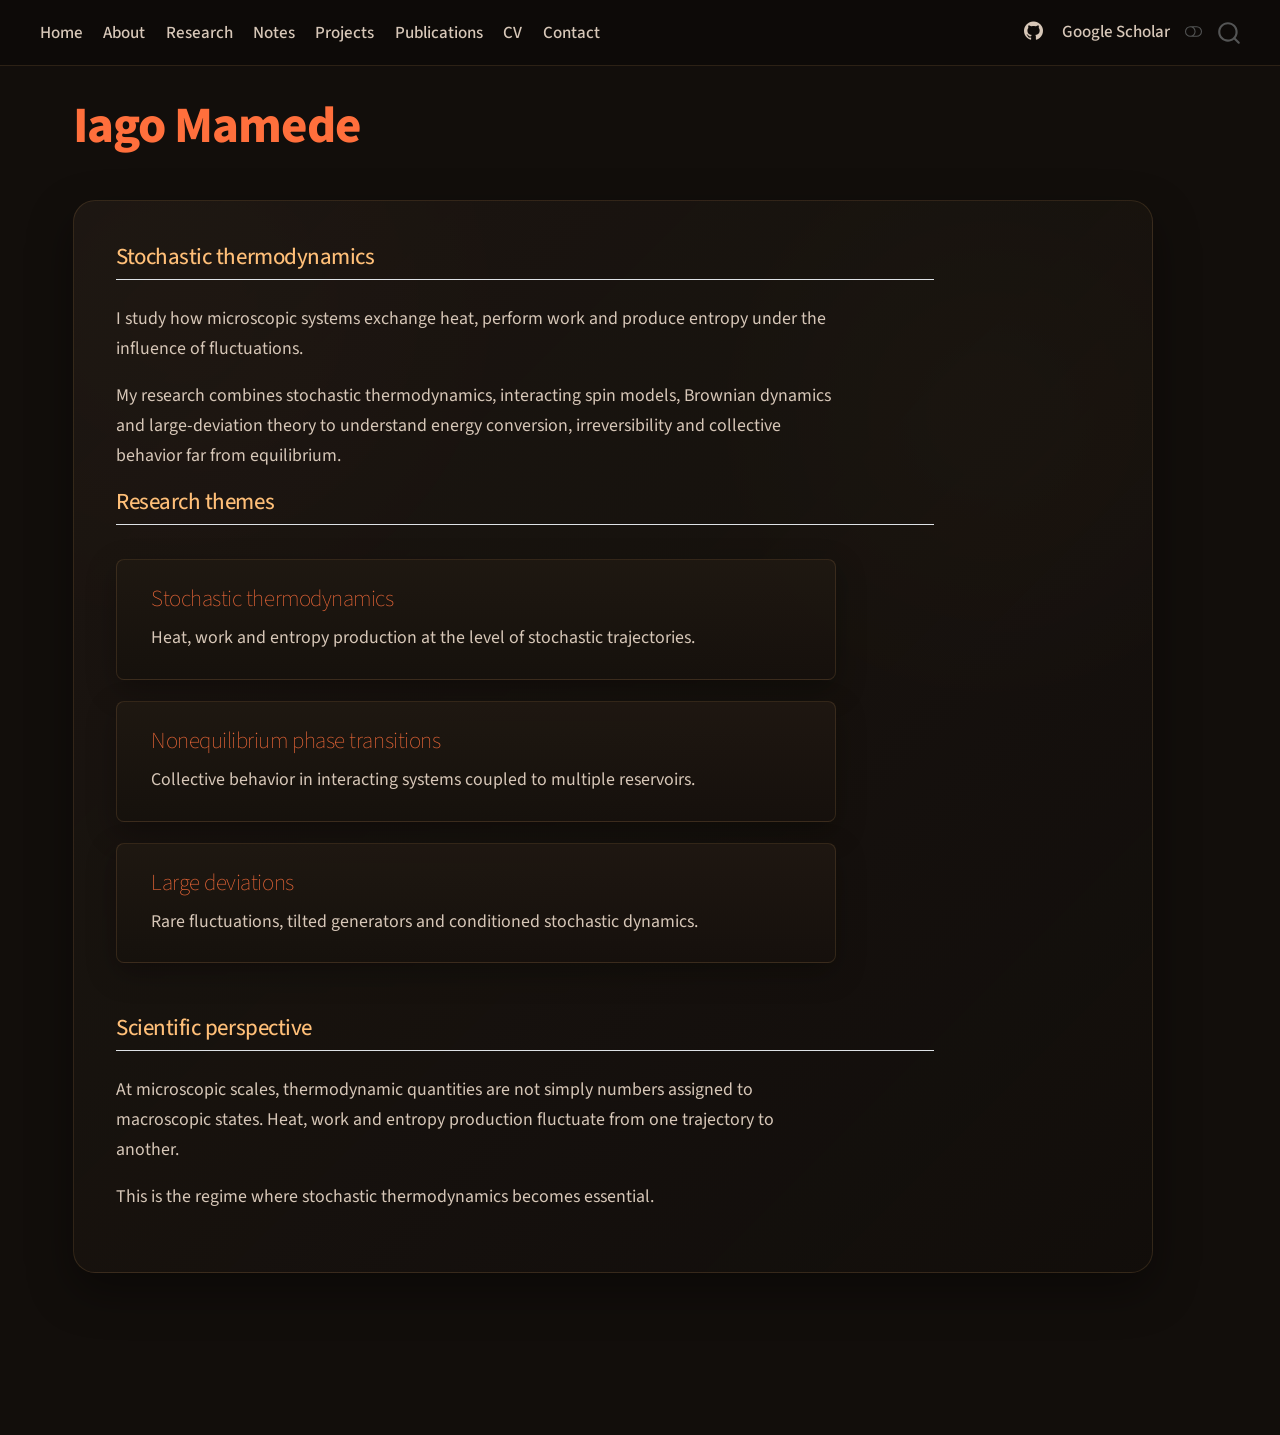
==== docs/index.html @ f9cf9ed0 "Add scientific dark mode style" ====
<!DOCTYPE html>
<html xmlns="http://www.w3.org/1999/xhtml" lang="en" xml:lang="en"><head>

<meta charset="utf-8">
<meta name="generator" content="quarto-1.9.38">

<meta name="viewport" content="width=device-width, initial-scale=1.0, user-scalable=yes">


<title>Iago Mamede</title>
<style>
/* Default styles provided by pandoc.
** See https://pandoc.org/MANUAL.html#variables-for-html for config info.
*/
code{white-space: pre-wrap;}
span.smallcaps{font-variant: small-caps;}
div.columns{display: flex; gap: min(4vw, 1.5em);}
div.column{flex: auto; overflow-x: auto;}
div.hanging-indent{margin-left: 1.5em; text-indent: -1.5em;}
ul.task-list{list-style: none;}
ul.task-list li input[type="checkbox"] {
  width: 0.8em;
  margin: 0 0.8em 0.2em -1em; /* quarto-specific, see https://github.com/quarto-dev/quarto-cli/issues/4556 */ 
  vertical-align: middle;
}
</style>


<script src="site_libs/quarto-nav/quarto-nav.js"></script>
<script src="site_libs/quarto-nav/headroom.min.js"></script>
<script src="site_libs/clipboard/clipboard.min.js"></script>
<script src="site_libs/quarto-search/autocomplete.umd.js"></script>
<script src="site_libs/quarto-search/fuse.min.js"></script>
<script src="site_libs/quarto-search/quarto-search.js"></script>
<meta name="quarto:offset" content="./">
<script src="site_libs/quarto-html/quarto.js" type="module"></script>
<script src="site_libs/quarto-html/tabsets/tabsets.js" type="module"></script>
<script src="site_libs/quarto-html/popper.min.js"></script>
<script src="site_libs/quarto-html/tippy.umd.min.js"></script>
<script src="site_libs/quarto-html/anchor.min.js"></script>
<link href="site_libs/quarto-html/tippy.css" rel="stylesheet">
<link href="site_libs/quarto-html/quarto-syntax-highlighting-15634bcf2e68342d4ad2dfa704d543f6.css" rel="stylesheet" class="quarto-color-scheme" id="quarto-text-highlighting-styles">
<link href="site_libs/quarto-html/quarto-syntax-highlighting-dark-0a6b7249c26820e032cb0bd839ff02b1.css" rel="stylesheet" class="quarto-color-scheme quarto-color-alternate" id="quarto-text-highlighting-styles">
<link href="site_libs/quarto-html/quarto-syntax-highlighting-15634bcf2e68342d4ad2dfa704d543f6.css" rel="stylesheet" class="quarto-color-scheme-extra" id="quarto-text-highlighting-styles">
<script src="site_libs/bootstrap/bootstrap.min.js"></script>
<link href="site_libs/bootstrap/bootstrap-icons.css" rel="stylesheet">
<link href="site_libs/bootstrap/bootstrap-158031087360bce0ff56dc785ce39e06.min.css" rel="stylesheet" append-hash="true" class="quarto-color-scheme" id="quarto-bootstrap" data-mode="light">
<link href="site_libs/bootstrap/bootstrap-dark-5685cd926c25366c96d9f1407e584118.min.css" rel="stylesheet" append-hash="true" class="quarto-color-scheme quarto-color-alternate" id="quarto-bootstrap" data-mode="dark">
<link href="site_libs/bootstrap/bootstrap-158031087360bce0ff56dc785ce39e06.min.css" rel="stylesheet" append-hash="true" class="quarto-color-scheme-extra" id="quarto-bootstrap" data-mode="light">
<script id="quarto-search-options" type="application/json">{
  "location": "navbar",
  "copy-button": false,
  "collapse-after": 3,
  "panel-placement": "end",
  "type": "overlay",
  "limit": 50,
  "keyboard-shortcut": [
    "f",
    "/",
    "s"
  ],
  "show-item-context": false,
  "language": {
    "search-no-results-text": "No results",
    "search-matching-documents-text": "matching documents",
    "search-copy-link-title": "Copy link to search",
    "search-hide-matches-text": "Hide additional matches",
    "search-more-match-text": "more match in this document",
    "search-more-matches-text": "more matches in this document",
    "search-clear-button-title": "Clear",
    "search-text-placeholder": "",
    "search-detached-cancel-button-title": "Cancel",
    "search-submit-button-title": "Submit",
    "search-label": "Search"
  }
}</script>


<link rel="stylesheet" href="styles.css">
</head>

<body class="nav-fixed quarto-light"><script id="quarto-html-before-body" type="application/javascript">
    const toggleBodyColorMode = (bsSheetEl) => {
      const mode = bsSheetEl.getAttribute("data-mode");
      const bodyEl = window.document.querySelector("body");
      if (mode === "dark") {
        bodyEl.classList.add("quarto-dark");
        bodyEl.classList.remove("quarto-light");
      } else {
        bodyEl.classList.add("quarto-light");
        bodyEl.classList.remove("quarto-dark");
      }
    }
    const toggleBodyColorPrimary = () => {
      const bsSheetEl = window.document.querySelector("link#quarto-bootstrap:not([rel=disabled-stylesheet])");
      if (bsSheetEl) {
        toggleBodyColorMode(bsSheetEl);
      }
    }
    const setColorSchemeToggle = (alternate) => {
      const toggles = window.document.querySelectorAll('.quarto-color-scheme-toggle');
      for (let i=0; i < toggles.length; i++) {
        const toggle = toggles[i];
        if (toggle) {
          if (alternate) {
            toggle.classList.add("alternate");
          } else {
            toggle.classList.remove("alternate");
          }
        }
      }
    };
    const toggleColorMode = (alternate) => {
      // Switch the stylesheets
      const primaryStylesheets = window.document.querySelectorAll('link.quarto-color-scheme:not(.quarto-color-alternate)');
      const alternateStylesheets = window.document.querySelectorAll('link.quarto-color-scheme.quarto-color-alternate');
      manageTransitions('#quarto-margin-sidebar .nav-link', false);
      if (alternate) {
        // note: dark is layered on light, we don't disable primary!
        enableStylesheet(alternateStylesheets);
        for (const sheetNode of alternateStylesheets) {
          if (sheetNode.id === "quarto-bootstrap") {
            toggleBodyColorMode(sheetNode);
          }
        }
      } else {
        disableStylesheet(alternateStylesheets);
        enableStylesheet(primaryStylesheets)
        toggleBodyColorPrimary();
      }
      manageTransitions('#quarto-margin-sidebar .nav-link', true);
      // Switch the toggles
      setColorSchemeToggle(alternate)
      // Hack to workaround the fact that safari doesn't
      // properly recolor the scrollbar when toggling (#1455)
      if (navigator.userAgent.indexOf('Safari') > 0 && navigator.userAgent.indexOf('Chrome') == -1) {
        manageTransitions("body", false);
        window.scrollTo(0, 1);
        setTimeout(() => {
          window.scrollTo(0, 0);
          manageTransitions("body", true);
        }, 40);
      }
    }
    const disableStylesheet = (stylesheets) => {
      for (let i=0; i < stylesheets.length; i++) {
        const stylesheet = stylesheets[i];
        stylesheet.rel = 'disabled-stylesheet';
      }
    }
    const enableStylesheet = (stylesheets) => {
      for (let i=0; i < stylesheets.length; i++) {
        const stylesheet = stylesheets[i];
        if(stylesheet.rel !== 'stylesheet') { // for Chrome, which will still FOUC without this check
          stylesheet.rel = 'stylesheet';
        }
      }
    }
    const manageTransitions = (selector, allowTransitions) => {
      const els = window.document.querySelectorAll(selector);
      for (let i=0; i < els.length; i++) {
        const el = els[i];
        if (allowTransitions) {
          el.classList.remove('notransition');
        } else {
          el.classList.add('notransition');
        }
      }
    }
    const isFileUrl = () => {
      return window.location.protocol === 'file:';
    }
    const hasAlternateSentinel = () => {
      let styleSentinel = getColorSchemeSentinel();
      if (styleSentinel !== null) {
        return styleSentinel === "alternate";
      } else {
        return false;
      }
    }
    const setStyleSentinel = (alternate) => {
      const value = alternate ? "alternate" : "default";
      if (!isFileUrl()) {
        window.localStorage.setItem("quarto-color-scheme", value);
      } else {
        localAlternateSentinel = value;
      }
    }
    const getColorSchemeSentinel = () => {
      if (!isFileUrl()) {
        const storageValue = window.localStorage.getItem("quarto-color-scheme");
        return storageValue != null ? storageValue : localAlternateSentinel;
      } else {
        return localAlternateSentinel;
      }
    }
    const toggleGiscusIfUsed = (isAlternate, darkModeDefault) => {
      const baseTheme = document.querySelector('#giscus-base-theme')?.value ?? 'light';
      const alternateTheme = document.querySelector('#giscus-alt-theme')?.value ?? 'dark';
      let newTheme = '';
      if(authorPrefersDark) {
        newTheme = isAlternate ? baseTheme : alternateTheme;
      } else {
        newTheme = isAlternate ? alternateTheme : baseTheme;
      }
      const changeGiscusTheme = () => {
        // From: https://github.com/giscus/giscus/issues/336
        const sendMessage = (message) => {
          const iframe = document.querySelector('iframe.giscus-frame');
          if (!iframe) return;
          iframe.contentWindow.postMessage({ giscus: message }, 'https://giscus.app');
        }
        sendMessage({
          setConfig: {
            theme: newTheme
          }
        });
      }
      const isGiscussLoaded = window.document.querySelector('iframe.giscus-frame') !== null;
      if (isGiscussLoaded) {
        changeGiscusTheme();
      }
    };
    const authorPrefersDark = false;
    const darkModeDefault = authorPrefersDark;
      document.querySelector('link#quarto-text-highlighting-styles.quarto-color-scheme-extra').rel = 'disabled-stylesheet';
      document.querySelector('link#quarto-bootstrap.quarto-color-scheme-extra').rel = 'disabled-stylesheet';
    let localAlternateSentinel = darkModeDefault ? 'alternate' : 'default';
    // Dark / light mode switch
    window.quartoToggleColorScheme = () => {
      // Read the current dark / light value
      let toAlternate = !hasAlternateSentinel();
      toggleColorMode(toAlternate);
      setStyleSentinel(toAlternate);
      toggleGiscusIfUsed(toAlternate, darkModeDefault);
      window.dispatchEvent(new Event('resize'));
    };
    // Switch to dark mode if need be
    if (hasAlternateSentinel()) {
      toggleColorMode(true);
    } else {
      toggleColorMode(false);
    }
  </script>

<div id="quarto-search-results"></div>
  <header id="quarto-header" class="headroom fixed-top">
    <nav class="navbar navbar-expand-lg " data-bs-theme="dark">
      <div class="navbar-container container-fluid">
            <div id="quarto-search" class="" title="Search"></div>
          <button class="navbar-toggler" type="button" data-bs-toggle="collapse" data-bs-target="#navbarCollapse" aria-controls="navbarCollapse" role="menu" aria-expanded="false" aria-label="Toggle navigation" onclick="if (window.quartoToggleHeadroom) { window.quartoToggleHeadroom(); }">
  <span class="navbar-toggler-icon"></span>
</button>
          <div class="collapse navbar-collapse" id="navbarCollapse">
            <ul class="navbar-nav navbar-nav-scroll me-auto">
  <li class="nav-item">
    <a class="nav-link active" href="./index.html" aria-current="page"> 
<span class="menu-text">Home</span></a>
  </li>  
  <li class="nav-item">
    <a class="nav-link" href="./about.html"> 
<span class="menu-text">About</span></a>
  </li>  
  <li class="nav-item">
    <a class="nav-link" href="./research.html"> 
<span class="menu-text">Research</span></a>
  </li>  
  <li class="nav-item">
    <a class="nav-link" href="./notes.html"> 
<span class="menu-text">Notes</span></a>
  </li>  
  <li class="nav-item">
    <a class="nav-link" href="./projects.html"> 
<span class="menu-text">Projects</span></a>
  </li>  
  <li class="nav-item">
    <a class="nav-link" href="./publications.html"> 
<span class="menu-text">Publications</span></a>
  </li>  
  <li class="nav-item">
    <a class="nav-link" href="./cv.html"> 
<span class="menu-text">CV</span></a>
  </li>  
  <li class="nav-item">
    <a class="nav-link" href="./contact.html"> 
<span class="menu-text">Contact</span></a>
  </li>  
</ul>
            <ul class="navbar-nav navbar-nav-scroll ms-auto">
  <li class="nav-item compact">
    <a class="nav-link" href="https://github.com/iagomamede"> <i class="bi bi-github" role="img">
</i> 
<span class="menu-text"></span></a>
  </li>  
  <li class="nav-item">
    <a class="nav-link" href="https://scholar.google.com/citations?user=IzlSrFEAAAAJ&amp;hl=en"> 
<span class="menu-text">Google Scholar</span></a>
  </li>  
</ul>
          </div> <!-- /navcollapse -->
            <div class="quarto-navbar-tools">
  <a href="" class="quarto-color-scheme-toggle quarto-navigation-tool  px-1" onclick="window.quartoToggleColorScheme(); return false;" title="Toggle dark mode"><i class="bi"></i></a>
</div>
      </div> <!-- /container-fluid -->
    </nav>
</header>
<!-- content -->
<div id="quarto-content" class="quarto-container page-columns page-rows-contents page-layout-full page-navbar">
<!-- sidebar -->
<!-- margin-sidebar -->
    
<!-- main -->
<main class="content column-page" id="quarto-document-content">


<header id="title-block-header" class="quarto-title-block default">
<div class="quarto-title">
<h1 class="title">Iago Mamede</h1>
</div>



<div class="quarto-title-meta column-page">

    
  
    
  </div>
  


</header>


<div class="hero">
<div class="hero-text">
<section id="stochastic-thermodynamics" class="level2">
<h2 class="anchored" data-anchor-id="stochastic-thermodynamics">Stochastic thermodynamics</h2>
<p>I study how microscopic systems exchange heat, perform work and produce entropy under the influence of fluctuations.</p>
<p>My research combines stochastic thermodynamics, interacting spin models, Brownian dynamics and large-deviation theory to understand energy conversion, irreversibility and collective behavior far from equilibrium.</p>
</section>
<section id="research-themes" class="level2">
<h2 class="anchored" data-anchor-id="research-themes">Research themes</h2>
<div class="grid">
<section id="stochastic-thermodynamics-1" class="level3 card">
<h3 class="anchored" data-anchor-id="stochastic-thermodynamics-1">Stochastic thermodynamics</h3>
<p>Heat, work and entropy production at the level of stochastic trajectories.</p>
</section>
<section id="nonequilibrium-phase-transitions" class="level3 card">
<h3 class="anchored" data-anchor-id="nonequilibrium-phase-transitions">Nonequilibrium phase transitions</h3>
<p>Collective behavior in interacting systems coupled to multiple reservoirs.</p>
</section>
<section id="large-deviations" class="level3 card">
<h3 class="anchored" data-anchor-id="large-deviations">Large deviations</h3>
<p>Rare fluctuations, tilted generators and conditioned stochastic dynamics.</p>
</section>
</div>
</section>
<section id="scientific-perspective" class="level2">
<h2 class="anchored" data-anchor-id="scientific-perspective">Scientific perspective</h2>
<p>At microscopic scales, thermodynamic quantities are not simply numbers assigned to macroscopic states. Heat, work and entropy production fluctuate from one trajectory to another.</p>
<p>This is the regime where stochastic thermodynamics becomes essential.</p>


</section>
</div>
</div>

</main> <!-- /main -->
<script id="quarto-html-after-body" type="application/javascript">
  window.document.addEventListener("DOMContentLoaded", function (event) {
    // Ensure there is a toggle, if there isn't float one in the top right
    if (window.document.querySelector('.quarto-color-scheme-toggle') === null) {
      const a = window.document.createElement('a');
      a.classList.add('top-right');
      a.classList.add('quarto-color-scheme-toggle');
      a.href = "";
      a.onclick = function() { try { window.quartoToggleColorScheme(); } catch {} return false; };
      const i = window.document.createElement("i");
      i.classList.add('bi');
      a.appendChild(i);
      window.document.body.appendChild(a);
    }
    setColorSchemeToggle(hasAlternateSentinel())
    const icon = "";
    const anchorJS = new window.AnchorJS();
    anchorJS.options = {
      placement: 'right',
      icon: icon
    };
    anchorJS.add('.anchored');
    const isCodeAnnotation = (el) => {
      for (const clz of el.classList) {
        if (clz.startsWith('code-annotation-')) {                     
          return true;
        }
      }
      return false;
    }
    const onCopySuccess = function(e) {
      // button target
      const button = e.trigger;
      // don't keep focus
      button.blur();
      // flash "checked"
      button.classList.add('code-copy-button-checked');
      var currentTitle = button.getAttribute("title");
      button.setAttribute("title", "Copied!");
      let tooltip;
      if (window.bootstrap) {
        button.setAttribute("data-bs-toggle", "tooltip");
        button.setAttribute("data-bs-placement", "left");
        button.setAttribute("data-bs-title", "Copied!");
        tooltip = new bootstrap.Tooltip(button, 
          { trigger: "manual", 
            customClass: "code-copy-button-tooltip",
            offset: [0, -8]});
        tooltip.show();    
      }
      setTimeout(function() {
        if (tooltip) {
          tooltip.hide();
          button.removeAttribute("data-bs-title");
          button.removeAttribute("data-bs-toggle");
          button.removeAttribute("data-bs-placement");
        }
        button.setAttribute("title", currentTitle);
        button.classList.remove('code-copy-button-checked');
      }, 1000);
      // clear code selection
      e.clearSelection();
    }
    const getTextToCopy = function(trigger) {
      const outerScaffold = trigger.parentElement.cloneNode(true);
      const codeEl = outerScaffold.querySelector('code');
      for (const childEl of codeEl.children) {
        if (isCodeAnnotation(childEl)) {
          childEl.remove();
        }
      }
      return codeEl.innerText;
    }
    const clipboard = new window.ClipboardJS('.code-copy-button:not([data-in-quarto-modal])', {
      text: getTextToCopy
    });
    clipboard.on('success', onCopySuccess);
    if (window.document.getElementById('quarto-embedded-source-code-modal')) {
      const clipboardModal = new window.ClipboardJS('.code-copy-button[data-in-quarto-modal]', {
        text: getTextToCopy,
        container: window.document.getElementById('quarto-embedded-source-code-modal')
      });
      clipboardModal.on('success', onCopySuccess);
    }
      var localhostRegex = new RegExp(/^(?:http|https):\/\/localhost\:?[0-9]*\//);
      var mailtoRegex = new RegExp(/^mailto:/);
        var filterRegex = new RegExp('/' + window.location.host + '/');
      var isInternal = (href) => {
          return filterRegex.test(href) || localhostRegex.test(href) || mailtoRegex.test(href);
      }
      // Inspect non-navigation links and adorn them if external
     var links = window.document.querySelectorAll('a[href]:not(.nav-link):not(.navbar-brand):not(.toc-action):not(.sidebar-link):not(.sidebar-item-toggle):not(.pagination-link):not(.no-external):not([aria-hidden]):not(.dropdown-item):not(.quarto-navigation-tool):not(.about-link)');
      for (var i=0; i<links.length; i++) {
        const link = links[i];
        if (!isInternal(link.href)) {
          // undo the damage that might have been done by quarto-nav.js in the case of
          // links that we want to consider external
          if (link.dataset.originalHref !== undefined) {
            link.href = link.dataset.originalHref;
          }
        }
      }
    function tippyHover(el, contentFn, onTriggerFn, onUntriggerFn) {
      const config = {
        allowHTML: true,
        maxWidth: 500,
        delay: 100,
        arrow: false,
        appendTo: function(el) {
            return el.parentElement;
        },
        interactive: true,
        interactiveBorder: 10,
        theme: 'quarto',
        placement: 'bottom-start',
      };
      if (contentFn) {
        config.content = contentFn;
      }
      if (onTriggerFn) {
        config.onTrigger = onTriggerFn;
      }
      if (onUntriggerFn) {
        config.onUntrigger = onUntriggerFn;
      }
      window.tippy(el, config); 
    }
    const noterefs = window.document.querySelectorAll('a[role="doc-noteref"]');
    for (var i=0; i<noterefs.length; i++) {
      const ref = noterefs[i];
      tippyHover(ref, function() {
        // use id or data attribute instead here
        let href = ref.getAttribute('data-footnote-href') || ref.getAttribute('href');
        try { href = new URL(href).hash; } catch {}
        const id = href.replace(/^#\/?/, "");
        const note = window.document.getElementById(id);
        if (note) {
          return note.innerHTML;
        } else {
          return "";
        }
      });
    }
    const xrefs = window.document.querySelectorAll('a.quarto-xref');
    const processXRef = (id, note) => {
      // Strip column container classes
      const stripColumnClz = (el) => {
        el.classList.remove("page-full", "page-columns");
        if (el.children) {
          for (const child of el.children) {
            stripColumnClz(child);
          }
        }
      }
      stripColumnClz(note)
      if (id === null || id.startsWith('sec-')) {
        // Special case sections, only their first couple elements
        const container = document.createElement("div");
        if (note.children && note.children.length > 2) {
          container.appendChild(note.children[0].cloneNode(true));
          for (let i = 1; i < note.children.length; i++) {
            const child = note.children[i];
            if (child.tagName === "P" && child.innerText === "") {
              continue;
            } else {
              container.appendChild(child.cloneNode(true));
              break;
            }
          }
          if (window.Quarto?.typesetMath) {
            window.Quarto.typesetMath(container);
          }
          return container.innerHTML
        } else {
          if (window.Quarto?.typesetMath) {
            window.Quarto.typesetMath(note);
          }
          return note.innerHTML;
        }
      } else {
        // Remove any anchor links if they are present
        const anchorLink = note.querySelector('a.anchorjs-link');
        if (anchorLink) {
          anchorLink.remove();
        }
        if (window.Quarto?.typesetMath) {
          window.Quarto.typesetMath(note);
        }
        if (note.classList.contains("callout")) {
          return note.outerHTML;
        } else {
          return note.innerHTML;
        }
      }
    }
    for (var i=0; i<xrefs.length; i++) {
      const xref = xrefs[i];
      tippyHover(xref, undefined, function(instance) {
        instance.disable();
        let url = xref.getAttribute('href');
        let hash = undefined; 
        if (url.startsWith('#')) {
          hash = url;
        } else {
          try { hash = new URL(url).hash; } catch {}
        }
        if (hash) {
          const id = hash.replace(/^#\/?/, "");
          const note = window.document.getElementById(id);
          if (note !== null) {
            try {
              const html = processXRef(id, note.cloneNode(true));
              instance.setContent(html);
            } finally {
              instance.enable();
              instance.show();
            }
          } else {
            // See if we can fetch this
            fetch(url.split('#')[0])
            .then(res => res.text())
            .then(html => {
              const parser = new DOMParser();
              const htmlDoc = parser.parseFromString(html, "text/html");
              const note = htmlDoc.getElementById(id);
              if (note !== null) {
                const html = processXRef(id, note);
                instance.setContent(html);
              } 
            }).finally(() => {
              instance.enable();
              instance.show();
            });
          }
        } else {
          // See if we can fetch a full url (with no hash to target)
          // This is a special case and we should probably do some content thinning / targeting
          fetch(url)
          .then(res => res.text())
          .then(html => {
            const parser = new DOMParser();
            const htmlDoc = parser.parseFromString(html, "text/html");
            const note = htmlDoc.querySelector('main.content');
            if (note !== null) {
              // This should only happen for chapter cross references
              // (since there is no id in the URL)
              // remove the first header
              if (note.children.length > 0 && note.children[0].tagName === "HEADER") {
                note.children[0].remove();
              }
              const html = processXRef(null, note);
              instance.setContent(html);
            } 
          }).finally(() => {
            instance.enable();
            instance.show();
          });
        }
      }, function(instance) {
      });
    }
        let selectedAnnoteEl;
        const selectorForAnnotation = ( cell, annotation) => {
          let cellAttr = 'data-code-cell="' + cell + '"';
          let lineAttr = 'data-code-annotation="' +  annotation + '"';
          const selector = 'span[' + cellAttr + '][' + lineAttr + ']';
          return selector;
        }
        const selectCodeLines = (annoteEl) => {
          const doc = window.document;
          const targetCell = annoteEl.getAttribute("data-target-cell");
          const targetAnnotation = annoteEl.getAttribute("data-target-annotation");
          const annoteSpan = window.document.querySelector(selectorForAnnotation(targetCell, targetAnnotation));
          const lines = annoteSpan.getAttribute("data-code-lines").split(",");
          const lineIds = lines.map((line) => {
            return targetCell + "-" + line;
          })
          let top = null;
          let height = null;
          let parent = null;
          if (lineIds.length > 0) {
              //compute the position of the single el (top and bottom and make a div)
              const el = window.document.getElementById(lineIds[0]);
              top = el.offsetTop;
              height = el.offsetHeight;
              parent = el.parentElement.parentElement;
            if (lineIds.length > 1) {
              const lastEl = window.document.getElementById(lineIds[lineIds.length - 1]);
              const bottom = lastEl.offsetTop + lastEl.offsetHeight;
              height = bottom - top;
            }
            if (top !== null && height !== null && parent !== null) {
              // cook up a div (if necessary) and position it 
              let div = window.document.getElementById("code-annotation-line-highlight");
              if (div === null) {
                div = window.document.createElement("div");
                div.setAttribute("id", "code-annotation-line-highlight");
                div.style.position = 'absolute';
                parent.appendChild(div);
              }
              div.style.top = top - 2 + "px";
              div.style.height = height + 4 + "px";
              div.style.left = 0;
              let gutterDiv = window.document.getElementById("code-annotation-line-highlight-gutter");
              if (gutterDiv === null) {
                gutterDiv = window.document.createElement("div");
                gutterDiv.setAttribute("id", "code-annotation-line-highlight-gutter");
                gutterDiv.style.position = 'absolute';
                const codeCell = window.document.getElementById(targetCell);
                const gutter = codeCell.querySelector('.code-annotation-gutter');
                gutter.appendChild(gutterDiv);
              }
              gutterDiv.style.top = top - 2 + "px";
              gutterDiv.style.height = height + 4 + "px";
            }
            selectedAnnoteEl = annoteEl;
          }
        };
        const unselectCodeLines = () => {
          const elementsIds = ["code-annotation-line-highlight", "code-annotation-line-highlight-gutter"];
          elementsIds.forEach((elId) => {
            const div = window.document.getElementById(elId);
            if (div) {
              div.remove();
            }
          });
          selectedAnnoteEl = undefined;
        };
          // Handle positioning of the toggle
      window.addEventListener(
        "resize",
        throttle(() => {
          elRect = undefined;
          if (selectedAnnoteEl) {
            selectCodeLines(selectedAnnoteEl);
          }
        }, 10)
      );
      function throttle(fn, ms) {
      let throttle = false;
      let timer;
        return (...args) => {
          if(!throttle) { // first call gets through
              fn.apply(this, args);
              throttle = true;
          } else { // all the others get throttled
              if(timer) clearTimeout(timer); // cancel #2
              timer = setTimeout(() => {
                fn.apply(this, args);
                timer = throttle = false;
              }, ms);
          }
        };
      }
        // Attach click handler to the DT
        const annoteDls = window.document.querySelectorAll('dt[data-target-cell]');
        for (const annoteDlNode of annoteDls) {
          annoteDlNode.addEventListener('click', (event) => {
            const clickedEl = event.target;
            if (clickedEl !== selectedAnnoteEl) {
              unselectCodeLines();
              const activeEl = window.document.querySelector('dt[data-target-cell].code-annotation-active');
              if (activeEl) {
                activeEl.classList.remove('code-annotation-active');
              }
              selectCodeLines(clickedEl);
              clickedEl.classList.add('code-annotation-active');
            } else {
              // Unselect the line
              unselectCodeLines();
              clickedEl.classList.remove('code-annotation-active');
            }
          });
        }
    const findCites = (el) => {
      const parentEl = el.parentElement;
      if (parentEl) {
        const cites = parentEl.dataset.cites;
        if (cites) {
          return {
            el,
            cites: cites.split(' ')
          };
        } else {
          return findCites(el.parentElement)
        }
      } else {
        return undefined;
      }
    };
    var bibliorefs = window.document.querySelectorAll('a[role="doc-biblioref"]');
    for (var i=0; i<bibliorefs.length; i++) {
      const ref = bibliorefs[i];
      const citeInfo = findCites(ref);
      if (citeInfo) {
        tippyHover(citeInfo.el, function() {
          var popup = window.document.createElement('div');
          citeInfo.cites.forEach(function(cite) {
            var citeDiv = window.document.createElement('div');
            citeDiv.classList.add('hanging-indent');
            citeDiv.classList.add('csl-entry');
            var biblioDiv = window.document.getElementById('ref-' + cite);
            if (biblioDiv) {
              citeDiv.innerHTML = biblioDiv.innerHTML;
            }
            popup.appendChild(citeDiv);
          });
          return popup.innerHTML;
        });
      }
    }
  });
  </script>
</div> <!-- /content -->




</body></html>
---- docs/site_libs/quarto-html/tippy.css ----
.tippy-box[data-animation=fade][data-state=hidden]{opacity:0}[data-tippy-root]{max-width:calc(100vw - 10px)}.tippy-box{position:relative;background-color:#333;color:#fff;border-radius:4px;font-size:14px;line-height:1.4;white-space:normal;outline:0;transition-property:transform,visibility,opacity}.tippy-box[data-placement^=top]>.tippy-arrow{bottom:0}.tippy-box[data-placement^=top]>.tippy-arrow:before{bottom:-7px;left:0;border-width:8px 8px 0;border-top-color:initial;transform-origin:center top}.tippy-box[data-placement^=bottom]>.tippy-arrow{top:0}.tippy-box[data-placement^=bottom]>.tippy-arrow:before{top:-7px;left:0;border-width:0 8px 8px;border-bottom-color:initial;transform-origin:center bottom}.tippy-box[data-placement^=left]>.tippy-arrow{right:0}.tippy-box[data-placement^=left]>.tippy-arrow:before{border-width:8px 0 8px 8px;border-left-color:initial;right:-7px;transform-origin:center left}.tippy-box[data-placement^=right]>.tippy-arrow{left:0}.tippy-box[data-placement^=right]>.tippy-arrow:before{left:-7px;border-width:8px 8px 8px 0;border-right-color:initial;transform-origin:center right}.tippy-box[data-inertia][data-state=visible]{transition-timing-function:cubic-bezier(.54,1.5,.38,1.11)}.tippy-arrow{width:16px;height:16px;color:#333}.tippy-arrow:before{content:"";position:absolute;border-color:transparent;border-style:solid}.tippy-content{position:relative;padding:5px 9px;z-index:1}
---- docs/site_libs/quarto-html/quarto-syntax-highlighting-15634bcf2e68342d4ad2dfa704d543f6.css ----
/* quarto syntax highlight colors */
:root {
  --quarto-hl-ot-color: #003B4F;
  --quarto-hl-at-color: #657422;
  --quarto-hl-ss-color: #20794D;
  --quarto-hl-an-color: #5E5E5E;
  --quarto-hl-fu-color: #4758AB;
  --quarto-hl-st-color: #20794D;
  --quarto-hl-cf-color: #003B4F;
  --quarto-hl-op-color: #5E5E5E;
  --quarto-hl-er-color: #AD0000;
  --quarto-hl-bn-color: #AD0000;
  --quarto-hl-al-color: #AD0000;
  --quarto-hl-va-color: #111111;
  --quarto-hl-bu-color: inherit;
  --quarto-hl-ex-color: inherit;
  --quarto-hl-pp-color: #AD0000;
  --quarto-hl-in-color: #5E5E5E;
  --quarto-hl-vs-color: #20794D;
  --quarto-hl-wa-color: #5E5E5E;
  --quarto-hl-do-color: #5E5E5E;
  --quarto-hl-im-color: #00769E;
  --quarto-hl-ch-color: #20794D;
  --quarto-hl-dt-color: #AD0000;
  --quarto-hl-fl-color: #AD0000;
  --quarto-hl-co-color: #5E5E5E;
  --quarto-hl-cv-color: #5E5E5E;
  --quarto-hl-cn-color: #8f5902;
  --quarto-hl-sc-color: #5E5E5E;
  --quarto-hl-dv-color: #AD0000;
  --quarto-hl-kw-color: #003B4F;
}

/* other quarto variables */
:root {
  --quarto-font-monospace: SFMono-Regular, Menlo, Monaco, Consolas, "Liberation Mono", "Courier New", monospace;
}

/* syntax highlight based on Pandoc's rules */
pre > code.sourceCode > span {
  color: #003B4F;
}

code.sourceCode > span {
  color: #003B4F;
}

div.sourceCode,
div.sourceCode pre.sourceCode {
  color: #003B4F;
}

/* Normal */
code span {
  color: #003B4F;
}

/* Alert */
code span.al {
  color: #AD0000;
  font-style: inherit;
}

/* Annotation */
code span.an {
  color: #5E5E5E;
  font-style: inherit;
}

/* Attribute */
code span.at {
  color: #657422;
  font-style: inherit;
}

/* BaseN */
code span.bn {
  color: #AD0000;
  font-style: inherit;
}

/* BuiltIn */
code span.bu {
  font-style: inherit;
}

/* ControlFlow */
code span.cf {
  color: #003B4F;
  font-weight: bold;
  font-style: inherit;
}

/* Char */
code span.ch {
  color: #20794D;
  font-style: inherit;
}

/* Constant */
code span.cn {
  color: #8f5902;
  font-style: inherit;
}

/* Comment */
code span.co {
  color: #5E5E5E;
  font-style: inherit;
}

/* CommentVar */
code span.cv {
  color: #5E5E5E;
  font-style: italic;
}

/* Documentation */
code span.do {
  color: #5E5E5E;
  font-style: italic;
}

/* DataType */
code span.dt {
  color: #AD0000;
  font-style: inherit;
}

/* DecVal */
code span.dv {
  color: #AD0000;
  font-style: inherit;
}

/* Error */
code span.er {
  color: #AD0000;
  font-style: inherit;
}

/* Extension */
code span.ex {
  font-style: inherit;
}

/* Float */
code span.fl {
  color: #AD0000;
  font-style: inherit;
}

/* Function */
code span.fu {
  color: #4758AB;
  font-style: inherit;
}

/* Import */
code span.im {
  color: #00769E;
  font-style: inherit;
}

/* Information */
code span.in {
  color: #5E5E5E;
  font-style: inherit;
}

/* Keyword */
code span.kw {
  color: #003B4F;
  font-weight: bold;
  font-style: inherit;
}

/* Operator */
code span.op {
  color: #5E5E5E;
  font-style: inherit;
}

/* Other */
code span.ot {
  color: #003B4F;
  font-style: inherit;
}

/* Preprocessor */
code span.pp {
  color: #AD0000;
  font-style: inherit;
}

/* SpecialChar */
code span.sc {
  color: #5E5E5E;
  font-style: inherit;
}

/* SpecialString */
code span.ss {
  color: #20794D;
  font-style: inherit;
}

/* String */
code span.st {
  color: #20794D;
  font-style: inherit;
}

/* Variable */
code span.va {
  color: #111111;
  font-style: inherit;
}

/* VerbatimString */
code span.vs {
  color: #20794D;
  font-style: inherit;
}

/* Warning */
code span.wa {
  color: #5E5E5E;
  font-style: italic;
}

.prevent-inlining {
  content: "</";
}

/*# sourceMappingURL=f23921c56f73e400b49028c9186a1aa0.css.map */
---- docs/site_libs/quarto-html/quarto-syntax-highlighting-15634bcf2e68342d4ad2dfa704d543f6.css ----
/* quarto syntax highlight colors */
:root {
  --quarto-hl-ot-color: #003B4F;
  --quarto-hl-at-color: #657422;
  --quarto-hl-ss-color: #20794D;
  --quarto-hl-an-color: #5E5E5E;
  --quarto-hl-fu-color: #4758AB;
  --quarto-hl-st-color: #20794D;
  --quarto-hl-cf-color: #003B4F;
  --quarto-hl-op-color: #5E5E5E;
  --quarto-hl-er-color: #AD0000;
  --quarto-hl-bn-color: #AD0000;
  --quarto-hl-al-color: #AD0000;
  --quarto-hl-va-color: #111111;
  --quarto-hl-bu-color: inherit;
  --quarto-hl-ex-color: inherit;
  --quarto-hl-pp-color: #AD0000;
  --quarto-hl-in-color: #5E5E5E;
  --quarto-hl-vs-color: #20794D;
  --quarto-hl-wa-color: #5E5E5E;
  --quarto-hl-do-color: #5E5E5E;
  --quarto-hl-im-color: #00769E;
  --quarto-hl-ch-color: #20794D;
  --quarto-hl-dt-color: #AD0000;
  --quarto-hl-fl-color: #AD0000;
  --quarto-hl-co-color: #5E5E5E;
  --quarto-hl-cv-color: #5E5E5E;
  --quarto-hl-cn-color: #8f5902;
  --quarto-hl-sc-color: #5E5E5E;
  --quarto-hl-dv-color: #AD0000;
  --quarto-hl-kw-color: #003B4F;
}

/* other quarto variables */
:root {
  --quarto-font-monospace: SFMono-Regular, Menlo, Monaco, Consolas, "Liberation Mono", "Courier New", monospace;
}

/* syntax highlight based on Pandoc's rules */
pre > code.sourceCode > span {
  color: #003B4F;
}

code.sourceCode > span {
  color: #003B4F;
}

div.sourceCode,
div.sourceCode pre.sourceCode {
  color: #003B4F;
}

/* Normal */
code span {
  color: #003B4F;
}

/* Alert */
code span.al {
  color: #AD0000;
  font-style: inherit;
}

/* Annotation */
code span.an {
  color: #5E5E5E;
  font-style: inherit;
}

/* Attribute */
code span.at {
  color: #657422;
  font-style: inherit;
}

/* BaseN */
code span.bn {
  color: #AD0000;
  font-style: inherit;
}

/* BuiltIn */
code span.bu {
  font-style: inherit;
}

/* ControlFlow */
code span.cf {
  color: #003B4F;
  font-weight: bold;
  font-style: inherit;
}

/* Char */
code span.ch {
  color: #20794D;
  font-style: inherit;
}

/* Constant */
code span.cn {
  color: #8f5902;
  font-style: inherit;
}

/* Comment */
code span.co {
  color: #5E5E5E;
  font-style: inherit;
}

/* CommentVar */
code span.cv {
  color: #5E5E5E;
  font-style: italic;
}

/* Documentation */
code span.do {
  color: #5E5E5E;
  font-style: italic;
}

/* DataType */
code span.dt {
  color: #AD0000;
  font-style: inherit;
}

/* DecVal */
code span.dv {
  color: #AD0000;
  font-style: inherit;
}

/* Error */
code span.er {
  color: #AD0000;
  font-style: inherit;
}

/* Extension */
code span.ex {
  font-style: inherit;
}

/* Float */
code span.fl {
  color: #AD0000;
  font-style: inherit;
}

/* Function */
code span.fu {
  color: #4758AB;
  font-style: inherit;
}

/* Import */
code span.im {
  color: #00769E;
  font-style: inherit;
}

/* Information */
code span.in {
  color: #5E5E5E;
  font-style: inherit;
}

/* Keyword */
code span.kw {
  color: #003B4F;
  font-weight: bold;
  font-style: inherit;
}

/* Operator */
code span.op {
  color: #5E5E5E;
  font-style: inherit;
}

/* Other */
code span.ot {
  color: #003B4F;
  font-style: inherit;
}

/* Preprocessor */
code span.pp {
  color: #AD0000;
  font-style: inherit;
}

/* SpecialChar */
code span.sc {
  color: #5E5E5E;
  font-style: inherit;
}

/* SpecialString */
code span.ss {
  color: #20794D;
  font-style: inherit;
}

/* String */
code span.st {
  color: #20794D;
  font-style: inherit;
}

/* Variable */
code span.va {
  color: #111111;
  font-style: inherit;
}

/* VerbatimString */
code span.vs {
  color: #20794D;
  font-style: inherit;
}

/* Warning */
code span.wa {
  color: #5E5E5E;
  font-style: italic;
}

.prevent-inlining {
  content: "</";
}

/*# sourceMappingURL=f23921c56f73e400b49028c9186a1aa0.css.map */
---- docs/styles.css ----
/* ============================================================
   Iago Mamede — Scientific Dark Orange Mode Theme
   Quarto website custom CSS
   ============================================================ */

/* ---------- Color system ---------- */

:root {
  --bg-main: #0d0b09;
  --bg-secondary: #17120e;
  --bg-card: #1d1712;
  --bg-card-soft: rgba(29, 23, 18, 0.84);
  --bg-code: #120e0b;

  --text-main: #fff6ed;
  --text-muted: #d7c7b8;
  --text-soft: #aa9382;

  --accent-cold: #d9893d;
  --accent-cold-soft: #ffbf78;
  --accent-hot: #ff6f3c;
  --accent-hot-soft: #ff9f6e;

  --border-soft: rgba(255, 183, 112, 0.13);
  --shadow-soft: 0 18px 45px rgba(0, 0, 0, 0.38);
  --shadow-card: 0 10px 30px rgba(0, 0, 0, 0.28);

  --radius-small: 8px;
  --radius-medium: 14px;
  --radius-large: 22px;
}

/* ---------- Global layout ---------- */

body {
  background:var(--bg-code);
  color: var(--text-main);
  font-size: 17px;
  line-height: 1.68;
}

/* Main content width */

main {
  max-width: 1080px;
}

/* Text selection */

::selection {
  background: rgba(255, 143, 70, 0.38);
  color: var(--text-main);
}

/* ---------- Typography ---------- */

h1,
h2,
h3,
h4 {
  color: var(--accent-hot);
  letter-spacing: -0.02em;
}

h1 {
    color: var(--accent-hot);
  font-size: 3rem;
  font-weight: 750;
}

h2 {
  margin-top: 2.5rem;
  font-weight: 700;
}

h3 {
  font-weight: 6;
}

p {
  color: var(--text-muted);
}

/* Make strong text slightly warmer */

strong {
  color: var(--text-main);
}

/* ---------- Links ---------- */

a {
  color: var(--accent-cold-soft);
  text-decoration: none;
  transition: color 0.18s ease, border-color 0.18s ease;
}

a:hover {
  color: var(--accent-hot-soft);
  text-decoration: none;
}

/* ---------- Navbar ---------- */

.navbar {
  background: rgba(13, 11, 9, 0.88) !important;
  backdrop-filter: blur(14px);
  border-bottom: 1px solid var(--border-soft);
}

.navbar-title {
  font-weight: 750;
  letter-spacing: -0.02em;
  color: var(--text-main) !important;
}

.navbar-nav .nav-link {
  color: var(--text-muted) !important;
  font-weight: 500;
}

.navbar-nav .nav-link:hover {
  color: var(--accent-cold-soft) !important;
}

/* ---------- Hero section ---------- */

.hero {
  display: grid;
  grid-template-columns: 10fr 1fr;
  gap: 5.5rem;
  align-items: center;
  margin-top: 2.5rem;
  margin-bottom: 5rem;
  padding: 2.5rem;
  border: 1px solid var(--border-soft);
  border-radius: var(--radius-large);
  background:
    linear-gradient(135deg, rgba(29, 23, 18, 0.90), rgba(18, 14, 11, 0.76)),
    radial-gradient(circle at 10% 10%, rgba(255, 143, 70, 0.15), transparent 20rem),
    radial-gradient(circle at 85% 20%, rgba(255, 198, 120, 0.10), transparent 18rem);
  box-shadow: var(--shadow-soft);
}

.hero h1 {
  font-size: 3.6rem;
  margin-bottom: 0.3rem;
  line-height: 1.05;
}

.hero h2 {
  margin-top: 0;
  margin-bottom: 1.4rem;
  color: var(--accent-cold-soft);
  font-weight: 450;
  font-size: 1.35rem;
}

.hero p {
  font-size: 1.05rem;
  color: var(--text-muted);
  max-width: 720px;
}

.hero-image img {
  width: 100%;
  border-radius: var(--radius-large);
  border: 1px solid var(--border-soft);
  box-shadow: var(--shadow-card);
}

/* ---------- Buttons ---------- */

.btn,
.btn-secondary {
  display: inline-block;
  padding: 0.72rem 1.08rem;
  margin-right: 0.55rem;
  margin-top: 1rem;
  border-radius: 999px;
  font-weight: 650;
  transition:
    background 0.18s ease,
    color 0.18s ease,
    transform 0.18s ease,
    border-color 0.18s ease;
}

.btn {
  background: #ff7a3d;
  color: #160b04 !important;
  box-shadow: 0 8px 20px rgba(255, 126, 61, 0.22);
}

.btn:hover {
  background: linear-gradient(135deg, #ff8f4f, #d94d24);
  color: #170804 !important;
  transform: translateY(-1px);
}

.btn-secondary {
  border: 1px solid rgba(255, 183, 112, 0.48);
  color: var(--accent-cold-soft) !important;
  background: rgba(255, 143, 70, 0.07);
}

.btn-secondary:hover {
  border-color: var(--accent-hot-soft);
  color: var(--accent-hot-soft) !important;
  background: rgba(255, 111, 60, 0.10);
  transform: translateY(-1px);
}

/* ---------- Cards ---------- */

.grid {
  display: grid;
  grid-template-columns: 1fr;
  gap: 1.25rem;
  margin: 2rem 0 3rem 0;
  max-width: 720px;
}

.card {
  padding: 1.5rem 2rem;
  border-radius: var(--radius-small);
  border: 1px solid var(--border-soft);
  background:
    linear-gradient(180deg, rgba(31, 24, 18, 0.94), rgba(22, 17, 13, 0.94));
  box-shadow: var(--shadow-card);
  transition:
    transform 0.18s ease,
    border-color 0.18s ease,
    box-shadow 0.18s ease;
}

.card h3 {
  margin-top: 0;
  margin-bottom: 0.6rem;
  color: var(--accent-hot);
  font-size: 1.35rem;
}

.card p {
  margin-bottom: 0;
  color: var(--text-muted);
  max-width: 820px;
}

.card + hr {
  margin: 1rem 0;
}

/* ---------- Callouts ---------- */

.callout {
  border-radius: var(--radius-medium);
  background: rgba(31, 24, 18, 0.86);
  border: 1px solid var(--border-soft);
  box-shadow: var(--shadow-card);
}

.callout-note {
  border-left-color: var(--accent-cold) !important;
}

.callout-warning {
  border-left-color: var(--accent-hot) !important;
}

/* ---------- Code blocks ---------- */

pre,
code {
  background-color: var(--bg-code) !important;
  color: #f0dfcf;
  border-radius: var(--radius-small);
}

pre {
  padding: 1rem;
  border: 1px solid var(--border-soft);
  box-shadow: var(--shadow-card);
}

/* Inline code */

p code,
li code {
  color: var(--accent-hot-soft);
  background: rgba(255, 111, 60, 0.12) !important;
  padding: 0.12rem 0.28rem;
  border-radius: 5px;
}

/* ---------- Math / equations ---------- */

.math.display,
span.math.display,
div.math.display {
  background: transparent !important;
  border: none !important;
  box-shadow: none !important;
  padding: 0 !important;
}

mjx-container {
  background: transparent !important;
  border: none !important;
  box-shadow: none !important;
}

mjx-container[display="true"] {
  display: block;
  text-align: center;
  margin: 1.5rem 0;
  overflow-x: auto;
}

/* ---------- Tables ---------- */

table {
  border-color: var(--border-soft);
}

thead {
  background: rgba(255, 143, 70, 0.09);
}

tbody tr:hover {
  background: rgba(255, 183, 112, 0.04);
}

/* ---------- Footer ---------- */

.footer {
  border-top: 1px solid var(--border-soft);
  color: var(--text-soft);
}

.nav-footer {
  background: transparent;
}

/* ---------- Table of contents ---------- */

#TOC {
  border-left: 1px solid var(--border-soft);
}

#TOC a {
  color: var(--text-soft);
}

#TOC a:hover {
  color: var(--accent-cold-soft);
}

/* ---------- Images ---------- */

img {
  border-radius: var(--radius-small);
}

.figure-img {
  border: 1px solid var(--border-soft);
  box-shadow: var(--shadow-card);
}

/* ---------- Horizontal rule ---------- */

hr {
  border: none;
  height: 1px;
  background: var(--border-soft);
  margin: 2.5rem 0;
}

/* ---------- Mobile ---------- */

@media (max-width: 850px) {
  body {
    font-size: 16px;
  }

  .hero {
    grid-template-columns: 1fr;
    padding: 1.5rem;
    gap: 2rem;
  }

  .hero h1 {
    font-size: 2.55rem;
  }

  .hero h2 {
    font-size: 1.15rem;
  }

  .grid {
    grid-template-columns: 1fr;
  }
}
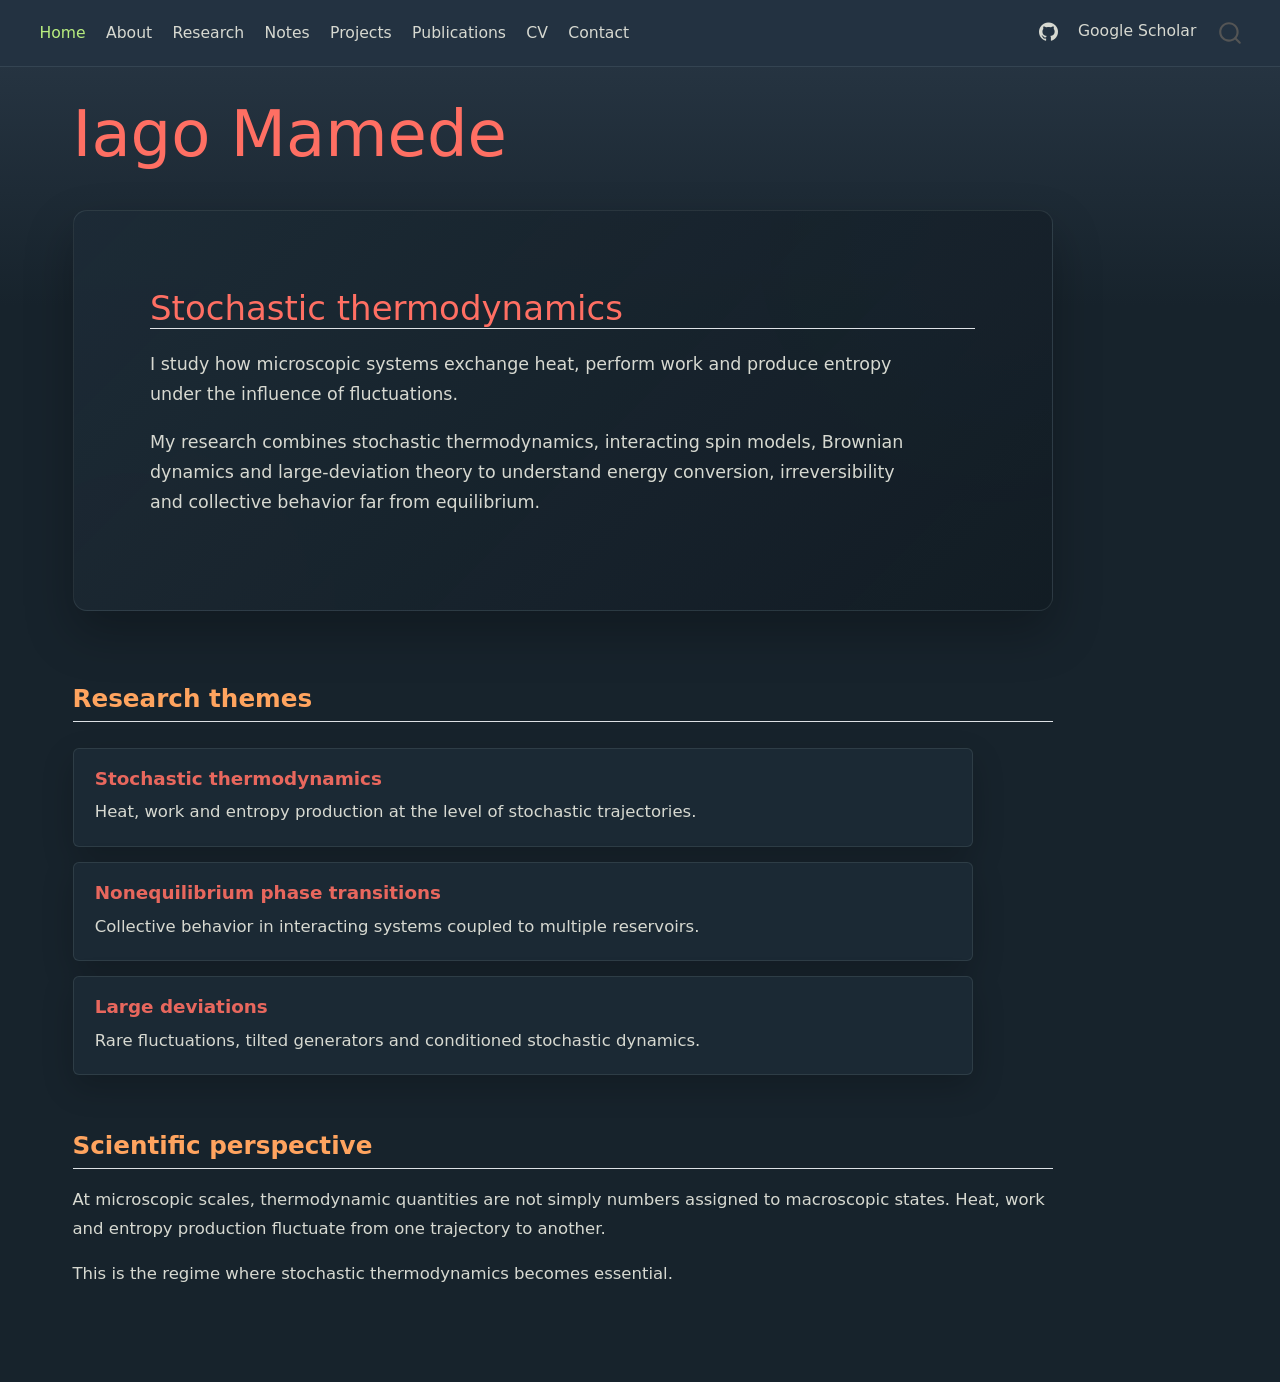
==== commit 05a3c7a2: "Add scientific dark mode style" ====
--- a/docs/index.html
+++ b/docs/index.html
@@ -39,14 +39,10 @@
 <script src="site_libs/quarto-html/tippy.umd.min.js"></script>
 <script src="site_libs/quarto-html/anchor.min.js"></script>
 <link href="site_libs/quarto-html/tippy.css" rel="stylesheet">
-<link href="site_libs/quarto-html/quarto-syntax-highlighting-15634bcf2e68342d4ad2dfa704d543f6.css" rel="stylesheet" class="quarto-color-scheme" id="quarto-text-highlighting-styles">
-<link href="site_libs/quarto-html/quarto-syntax-highlighting-dark-0a6b7249c26820e032cb0bd839ff02b1.css" rel="stylesheet" class="quarto-color-scheme quarto-color-alternate" id="quarto-text-highlighting-styles">
-<link href="site_libs/quarto-html/quarto-syntax-highlighting-15634bcf2e68342d4ad2dfa704d543f6.css" rel="stylesheet" class="quarto-color-scheme-extra" id="quarto-text-highlighting-styles">
+<link href="site_libs/quarto-html/quarto-syntax-highlighting-15634bcf2e68342d4ad2dfa704d543f6.css" rel="stylesheet" id="quarto-text-highlighting-styles">
 <script src="site_libs/bootstrap/bootstrap.min.js"></script>
 <link href="site_libs/bootstrap/bootstrap-icons.css" rel="stylesheet">
-<link href="site_libs/bootstrap/bootstrap-158031087360bce0ff56dc785ce39e06.min.css" rel="stylesheet" append-hash="true" class="quarto-color-scheme" id="quarto-bootstrap" data-mode="light">
-<link href="site_libs/bootstrap/bootstrap-dark-5685cd926c25366c96d9f1407e584118.min.css" rel="stylesheet" append-hash="true" class="quarto-color-scheme quarto-color-alternate" id="quarto-bootstrap" data-mode="dark">
-<link href="site_libs/bootstrap/bootstrap-158031087360bce0ff56dc785ce39e06.min.css" rel="stylesheet" append-hash="true" class="quarto-color-scheme-extra" id="quarto-bootstrap" data-mode="light">
+<link href="site_libs/bootstrap/bootstrap-158031087360bce0ff56dc785ce39e06.min.css" rel="stylesheet" append-hash="true" id="quarto-bootstrap" data-mode="light">
 <script id="quarto-search-options" type="application/json">{
   "location": "navbar",
   "copy-button": false,
@@ -79,169 +75,7 @@
 <link rel="stylesheet" href="styles.css">
 </head>
 
-<body class="nav-fixed quarto-light"><script id="quarto-html-before-body" type="application/javascript">
-    const toggleBodyColorMode = (bsSheetEl) => {
-      const mode = bsSheetEl.getAttribute("data-mode");
-      const bodyEl = window.document.querySelector("body");
-      if (mode === "dark") {
-        bodyEl.classList.add("quarto-dark");
-        bodyEl.classList.remove("quarto-light");
-      } else {
-        bodyEl.classList.add("quarto-light");
-        bodyEl.classList.remove("quarto-dark");
-      }
-    }
-    const toggleBodyColorPrimary = () => {
-      const bsSheetEl = window.document.querySelector("link#quarto-bootstrap:not([rel=disabled-stylesheet])");
-      if (bsSheetEl) {
-        toggleBodyColorMode(bsSheetEl);
-      }
-    }
-    const setColorSchemeToggle = (alternate) => {
-      const toggles = window.document.querySelectorAll('.quarto-color-scheme-toggle');
-      for (let i=0; i < toggles.length; i++) {
-        const toggle = toggles[i];
-        if (toggle) {
-          if (alternate) {
-            toggle.classList.add("alternate");
-          } else {
-            toggle.classList.remove("alternate");
-          }
-        }
-      }
-    };
-    const toggleColorMode = (alternate) => {
-      // Switch the stylesheets
-      const primaryStylesheets = window.document.querySelectorAll('link.quarto-color-scheme:not(.quarto-color-alternate)');
-      const alternateStylesheets = window.document.querySelectorAll('link.quarto-color-scheme.quarto-color-alternate');
-      manageTransitions('#quarto-margin-sidebar .nav-link', false);
-      if (alternate) {
-        // note: dark is layered on light, we don't disable primary!
-        enableStylesheet(alternateStylesheets);
-        for (const sheetNode of alternateStylesheets) {
-          if (sheetNode.id === "quarto-bootstrap") {
-            toggleBodyColorMode(sheetNode);
-          }
-        }
-      } else {
-        disableStylesheet(alternateStylesheets);
-        enableStylesheet(primaryStylesheets)
-        toggleBodyColorPrimary();
-      }
-      manageTransitions('#quarto-margin-sidebar .nav-link', true);
-      // Switch the toggles
-      setColorSchemeToggle(alternate)
-      // Hack to workaround the fact that safari doesn't
-      // properly recolor the scrollbar when toggling (#1455)
-      if (navigator.userAgent.indexOf('Safari') > 0 && navigator.userAgent.indexOf('Chrome') == -1) {
-        manageTransitions("body", false);
-        window.scrollTo(0, 1);
-        setTimeout(() => {
-          window.scrollTo(0, 0);
-          manageTransitions("body", true);
-        }, 40);
-      }
-    }
-    const disableStylesheet = (stylesheets) => {
-      for (let i=0; i < stylesheets.length; i++) {
-        const stylesheet = stylesheets[i];
-        stylesheet.rel = 'disabled-stylesheet';
-      }
-    }
-    const enableStylesheet = (stylesheets) => {
-      for (let i=0; i < stylesheets.length; i++) {
-        const stylesheet = stylesheets[i];
-        if(stylesheet.rel !== 'stylesheet') { // for Chrome, which will still FOUC without this check
-          stylesheet.rel = 'stylesheet';
-        }
-      }
-    }
-    const manageTransitions = (selector, allowTransitions) => {
-      const els = window.document.querySelectorAll(selector);
-      for (let i=0; i < els.length; i++) {
-        const el = els[i];
-        if (allowTransitions) {
-          el.classList.remove('notransition');
-        } else {
-          el.classList.add('notransition');
-        }
-      }
-    }
-    const isFileUrl = () => {
-      return window.location.protocol === 'file:';
-    }
-    const hasAlternateSentinel = () => {
-      let styleSentinel = getColorSchemeSentinel();
-      if (styleSentinel !== null) {
-        return styleSentinel === "alternate";
-      } else {
-        return false;
-      }
-    }
-    const setStyleSentinel = (alternate) => {
-      const value = alternate ? "alternate" : "default";
-      if (!isFileUrl()) {
-        window.localStorage.setItem("quarto-color-scheme", value);
-      } else {
-        localAlternateSentinel = value;
-      }
-    }
-    const getColorSchemeSentinel = () => {
-      if (!isFileUrl()) {
-        const storageValue = window.localStorage.getItem("quarto-color-scheme");
-        return storageValue != null ? storageValue : localAlternateSentinel;
-      } else {
-        return localAlternateSentinel;
-      }
-    }
-    const toggleGiscusIfUsed = (isAlternate, darkModeDefault) => {
-      const baseTheme = document.querySelector('#giscus-base-theme')?.value ?? 'light';
-      const alternateTheme = document.querySelector('#giscus-alt-theme')?.value ?? 'dark';
-      let newTheme = '';
-      if(authorPrefersDark) {
-        newTheme = isAlternate ? baseTheme : alternateTheme;
-      } else {
-        newTheme = isAlternate ? alternateTheme : baseTheme;
-      }
-      const changeGiscusTheme = () => {
-        // From: https://github.com/giscus/giscus/issues/336
-        const sendMessage = (message) => {
-          const iframe = document.querySelector('iframe.giscus-frame');
-          if (!iframe) return;
-          iframe.contentWindow.postMessage({ giscus: message }, 'https://giscus.app');
-        }
-        sendMessage({
-          setConfig: {
-            theme: newTheme
-          }
-        });
-      }
-      const isGiscussLoaded = window.document.querySelector('iframe.giscus-frame') !== null;
-      if (isGiscussLoaded) {
-        changeGiscusTheme();
-      }
-    };
-    const authorPrefersDark = false;
-    const darkModeDefault = authorPrefersDark;
-      document.querySelector('link#quarto-text-highlighting-styles.quarto-color-scheme-extra').rel = 'disabled-stylesheet';
-      document.querySelector('link#quarto-bootstrap.quarto-color-scheme-extra').rel = 'disabled-stylesheet';
-    let localAlternateSentinel = darkModeDefault ? 'alternate' : 'default';
-    // Dark / light mode switch
-    window.quartoToggleColorScheme = () => {
-      // Read the current dark / light value
-      let toAlternate = !hasAlternateSentinel();
-      toggleColorMode(toAlternate);
-      setStyleSentinel(toAlternate);
-      toggleGiscusIfUsed(toAlternate, darkModeDefault);
-      window.dispatchEvent(new Event('resize'));
-    };
-    // Switch to dark mode if need be
-    if (hasAlternateSentinel()) {
-      toggleColorMode(true);
-    } else {
-      toggleColorMode(false);
-    }
-  </script>
+<body class="nav-fixed quarto-light">
 
 <div id="quarto-search-results"></div>
   <header id="quarto-header" class="headroom fixed-top">
@@ -299,7 +133,6 @@
 </ul>
           </div> <!-- /navcollapse -->
             <div class="quarto-navbar-tools">
-  <a href="" class="quarto-color-scheme-toggle quarto-navigation-tool  px-1" onclick="window.quartoToggleColorScheme(); return false;" title="Toggle dark mode"><i class="bi"></i></a>
 </div>
       </div> <!-- /container-fluid -->
     </nav>
@@ -312,7 +145,6 @@
 <!-- main -->
 <main class="content column-page" id="quarto-document-content">
 
-
 <header id="title-block-header" class="quarto-title-block default">
 <div class="quarto-title">
 <h1 class="title">Iago Mamede</h1>
@@ -333,12 +165,12 @@
 
 
 <div class="hero">
-<div class="hero-text">
-<section id="stochastic-thermodynamics" class="level2">
+<section id="stochastic-thermodynamics" class="level2 hero-text">
 <h2 class="anchored" data-anchor-id="stochastic-thermodynamics">Stochastic thermodynamics</h2>
 <p>I study how microscopic systems exchange heat, perform work and produce entropy under the influence of fluctuations.</p>
 <p>My research combines stochastic thermodynamics, interacting spin models, Brownian dynamics and large-deviation theory to understand energy conversion, irreversibility and collective behavior far from equilibrium.</p>
 </section>
+</div>
 <section id="research-themes" class="level2">
 <h2 class="anchored" data-anchor-id="research-themes">Research themes</h2>
 <div class="grid">
@@ -363,25 +195,10 @@
 
 
 </section>
-</div>
-</div>
 
 </main> <!-- /main -->
 <script id="quarto-html-after-body" type="application/javascript">
   window.document.addEventListener("DOMContentLoaded", function (event) {
-    // Ensure there is a toggle, if there isn't float one in the top right
-    if (window.document.querySelector('.quarto-color-scheme-toggle') === null) {
-      const a = window.document.createElement('a');
-      a.classList.add('top-right');
-      a.classList.add('quarto-color-scheme-toggle');
-      a.href = "";
-      a.onclick = function() { try { window.quartoToggleColorScheme(); } catch {} return false; };
-      const i = window.document.createElement("i");
-      i.classList.add('bi');
-      a.appendChild(i);
-      window.document.body.appendChild(a);
-    }
-    setColorSchemeToggle(hasAlternateSentinel())
     const icon = "";
     const anchorJS = new window.AnchorJS();
     anchorJS.options = {
--- a/docs/styles.css
+++ b/docs/styles.css
@@ -1,55 +1,71 @@
 /* ============================================================
-   Iago Mamede — Scientific Dark Orange Mode Theme
-   Quarto website custom CSS
+   Minimal dark knowledge-base theme
+   Graphite blue surfaces, coral headings, cream text, green links
    ============================================================ */
 
-/* ---------- Color system ---------- */
-
 :root {
-  --bg-main: #0d0b09;
-  --bg-secondary: #17120e;
-  --bg-card: #1d1712;
-  --bg-card-soft: rgba(29, 23, 18, 0.84);
-  --bg-code: #120e0b;
-
-  --text-main: #fff6ed;
-  --text-muted: #d7c7b8;
-  --text-soft: #aa9382;
-
-  --accent-cold: #d9893d;
-  --accent-cold-soft: #ffbf78;
-  --accent-hot: #ff6f3c;
-  --accent-hot-soft: #ff9f6e;
-
-  --border-soft: rgba(255, 183, 112, 0.13);
-  --shadow-soft: 0 18px 45px rgba(0, 0, 0, 0.38);
-  --shadow-card: 0 10px 30px rgba(0, 0, 0, 0.28);
-
-  --radius-small: 8px;
-  --radius-medium: 14px;
-  --radius-large: 22px;
+  --bg-main: #17232c;
+  --bg-secondary: #233242;
+  --bg-card: #1d2b36;
+  --bg-card-soft: rgba(29, 43, 54, 0.88);
+  --bg-code: #111b22;
+
+  --text-main: #f5f0df;
+  --text-muted: #d7d9d1;
+  --text-soft: #aeb7b8;
+
+  --accent-cold: #75d898;
+  --accent-cold-soft: #b8ee7f;
+  --accent-hot: #ff6f63;
+  --accent-hot-soft: #ffa45f;
+
+  --border-soft: rgba(177, 204, 202, 0.12);
+  --border-medium: rgba(177, 204, 202, 0.24);
+  --shadow-soft: 0 22px 48px rgba(0, 0, 0, 0.26);
+  --shadow-card: 0 12px 32px rgba(0, 0, 0, 0.2);
+
+  --radius-small: 6px;
+  --radius-medium: 10px;
+  --radius-large: 14px;
+  --content-width: 980px;
 }
 
 /* ---------- Global layout ---------- */
 
+html {
+  background: var(--bg-main);
+}
+
 body {
-  background:var(--bg-code);
+  background:
+    linear-gradient(180deg, rgba(43, 58, 73, 0.92), rgba(23, 35, 44, 0) 18rem),
+    var(--bg-main);
   color: var(--text-main);
-  font-size: 17px;
-  line-height: 1.68;
-}
-
-/* Main content width */
-
-main {
-  max-width: 1080px;
-}
-
-/* Text selection */
+  font-family:
+    Inter,
+    ui-sans-serif,
+    system-ui,
+    -apple-system,
+    BlinkMacSystemFont,
+    "Segoe UI",
+    sans-serif;
+  font-size: 16.5px;
+  line-height: 1.72;
+  letter-spacing: 0;
+}
+
+main,
+.page-columns .content {
+  max-width: var(--content-width);
+}
+
+.page-columns {
+  column-gap: 2rem;
+}
 
 ::selection {
-  background: rgba(255, 143, 70, 0.38);
-  color: var(--text-main);
+  background: rgba(255, 111, 99, 0.34);
+  color: #fff8df;
 }
 
 /* ---------- Typography ---------- */
@@ -59,113 +75,133 @@
 h3,
 h4 {
   color: var(--accent-hot);
-  letter-spacing: -0.02em;
+  font-weight: 560;
+  letter-spacing: 0;
+  line-height: 1.18;
 }
 
 h1 {
-    color: var(--accent-hot);
-  font-size: 3rem;
-  font-weight: 750;
+  margin-bottom: 1.4rem;
+  font-size: clamp(2.1rem, 5vw, 4rem);
+  font-weight: 520;
 }
 
 h2 {
-  margin-top: 2.5rem;
-  font-weight: 700;
+  margin-top: 3rem;
+  margin-bottom: 1rem;
+  padding-top: 0.25rem;
+  color: var(--accent-hot-soft);
+  font-size: 1.45rem;
 }
 
 h3 {
-  font-weight: 6;
-}
-
-p {
+  margin-top: 1.8rem;
+  color: var(--accent-hot-soft);
+  font-size: 1.08rem;
+}
+
+h4 {
+  font-size: 1rem;
+}
+
+p,
+li {
   color: var(--text-muted);
 }
-
-/* Make strong text slightly warmer */
 
 strong {
   color: var(--text-main);
+  font-weight: 620;
 }
 
 /* ---------- Links ---------- */
 
 a {
   color: var(--accent-cold-soft);
-  text-decoration: none;
-  transition: color 0.18s ease, border-color 0.18s ease;
+  text-decoration: underline;
+  text-decoration-color: rgba(184, 238, 127, 0.28);
+  text-underline-offset: 0.18em;
+  transition:
+    color 0.16s ease,
+    text-decoration-color 0.16s ease,
+    background 0.16s ease;
 }
 
 a:hover {
   color: var(--accent-hot-soft);
-  text-decoration: none;
+  text-decoration-color: rgba(255, 164, 95, 0.56);
 }
 
 /* ---------- Navbar ---------- */
 
 .navbar {
-  background: rgba(13, 11, 9, 0.88) !important;
-  backdrop-filter: blur(14px);
+  background: rgba(35, 50, 66, 0.92) !important;
   border-bottom: 1px solid var(--border-soft);
+  backdrop-filter: blur(18px);
+  box-shadow: none;
 }
 
 .navbar-title {
-  font-weight: 750;
-  letter-spacing: -0.02em;
   color: var(--text-main) !important;
+  font-weight: 560;
 }
 
 .navbar-nav .nav-link {
   color: var(--text-muted) !important;
-  font-weight: 500;
-}
-
-.navbar-nav .nav-link:hover {
+  font-size: 0.92rem;
+  font-weight: 460;
+  text-decoration: none;
+}
+
+.navbar-nav .nav-link:hover,
+.navbar-nav .nav-link.active {
   color: var(--accent-cold-soft) !important;
+}
+
+.navbar-toggler {
+  border-color: var(--border-soft);
 }
 
 /* ---------- Hero section ---------- */
 
 .hero {
   display: grid;
-  grid-template-columns: 10fr 1fr;
-  gap: 5.5rem;
-  align-items: center;
-  margin-top: 2.5rem;
-  margin-bottom: 5rem;
-  padding: 2.5rem;
+  grid-template-columns: minmax(0, 1fr);
+  gap: 1.75rem;
+  align-items: start;
+  margin: 2.25rem 0 4rem;
+  padding: clamp(2rem, 6vw, 4.5rem);
   border: 1px solid var(--border-soft);
   border-radius: var(--radius-large);
   background:
-    linear-gradient(135deg, rgba(29, 23, 18, 0.90), rgba(18, 14, 11, 0.76)),
-    radial-gradient(circle at 10% 10%, rgba(255, 143, 70, 0.15), transparent 20rem),
-    radial-gradient(circle at 85% 20%, rgba(255, 198, 120, 0.10), transparent 18rem);
+    linear-gradient(135deg, rgba(29, 43, 54, 0.98), rgba(18, 28, 36, 0.94)),
+    radial-gradient(circle at 94% 8%, rgba(117, 216, 152, 0.12), transparent 22rem),
+    radial-gradient(circle at 6% 100%, rgba(255, 111, 99, 0.12), transparent 20rem);
   box-shadow: var(--shadow-soft);
 }
 
 .hero h1 {
-  font-size: 3.6rem;
-  margin-bottom: 0.3rem;
-  line-height: 1.05;
+  margin: 0 0 0.8rem;
 }
 
 .hero h2 {
-  margin-top: 0;
-  margin-bottom: 1.4rem;
-  color: var(--accent-cold-soft);
-  font-weight: 450;
-  font-size: 1.35rem;
+  margin: 0 0 1.2rem;
+  padding: 0;
+  color: var(--accent-hot);
+  font-size: clamp(1.35rem, 3vw, 2rem);
+  font-weight: 520;
 }
 
 .hero p {
-  font-size: 1.05rem;
+  max-width: 760px;
   color: var(--text-muted);
-  max-width: 720px;
+  font-size: 1.03rem;
 }
 
 .hero-image img {
   width: 100%;
-  border-radius: var(--radius-large);
-  border: 1px solid var(--border-soft);
+  border: 1px solid var(--border-soft);
+  border-radius: var(--radius-medium);
   box-shadow: var(--shadow-card);
 }
 
@@ -174,40 +210,43 @@
 .btn,
 .btn-secondary {
   display: inline-block;
-  padding: 0.72rem 1.08rem;
+  margin-top: 1rem;
   margin-right: 0.55rem;
-  margin-top: 1rem;
-  border-radius: 999px;
-  font-weight: 650;
+  padding: 0.62rem 0.9rem;
+  border-radius: var(--radius-small);
+  font-size: 0.92rem;
+  font-weight: 560;
+  text-decoration: none;
   transition:
-    background 0.18s ease,
-    color 0.18s ease,
-    transform 0.18s ease,
-    border-color 0.18s ease;
+    background 0.16s ease,
+    border-color 0.16s ease,
+    color 0.16s ease,
+    transform 0.16s ease;
 }
 
 .btn {
-  background: #ff7a3d;
-  color: #160b04 !important;
-  box-shadow: 0 8px 20px rgba(255, 126, 61, 0.22);
+  border: 1px solid rgba(184, 238, 127, 0.34);
+  background: rgba(41, 89, 111, 0.82);
+  color: var(--accent-cold-soft) !important;
 }
 
 .btn:hover {
-  background: linear-gradient(135deg, #ff8f4f, #d94d24);
-  color: #170804 !important;
+  border-color: rgba(184, 238, 127, 0.62);
+  background: rgba(50, 108, 136, 0.92);
+  color: #d6ff9c !important;
   transform: translateY(-1px);
 }
 
 .btn-secondary {
-  border: 1px solid rgba(255, 183, 112, 0.48);
-  color: var(--accent-cold-soft) !important;
-  background: rgba(255, 143, 70, 0.07);
+  border: 1px solid var(--border-medium);
+  background: rgba(29, 43, 54, 0.64);
+  color: var(--text-main) !important;
 }
 
 .btn-secondary:hover {
   border-color: var(--accent-hot-soft);
-  color: var(--accent-hot-soft) !important;
-  background: rgba(255, 111, 60, 0.10);
+  background: rgba(255, 164, 95, 0.12);
+  color: var(--text-main) !important;
   transform: translateY(-1px);
 }
 
@@ -216,48 +255,54 @@
 .grid {
   display: grid;
   grid-template-columns: 1fr;
-  gap: 1.25rem;
-  margin: 2rem 0 3rem 0;
-  max-width: 720px;
+  gap: 0.85rem;
+  max-width: 900px;
+  margin: 1.5rem 0 2.4rem;
 }
 
 .card {
-  padding: 1.5rem 2rem;
+  padding: 1.15rem 1.25rem;
+  border: 1px solid var(--border-soft);
   border-radius: var(--radius-small);
-  border: 1px solid var(--border-soft);
-  background:
-    linear-gradient(180deg, rgba(31, 24, 18, 0.94), rgba(22, 17, 13, 0.94));
+  background: var(--bg-card-soft);
   box-shadow: var(--shadow-card);
   transition:
-    transform 0.18s ease,
-    border-color 0.18s ease,
-    box-shadow 0.18s ease;
+    border-color 0.16s ease,
+    box-shadow 0.16s ease,
+    transform 0.16s ease;
+}
+
+.card:hover {
+  border-color: var(--border-medium);
+  box-shadow: 0 14px 34px rgba(0, 0, 0, 0.26);
+  transform: translateY(-1px);
 }
 
 .card h3 {
   margin-top: 0;
-  margin-bottom: 0.6rem;
+  margin-bottom: 0.5rem;
   color: var(--accent-hot);
-  font-size: 1.35rem;
+  font-size: 1.08rem;
+  font-weight: 580;
 }
 
 .card p {
+  max-width: none;
   margin-bottom: 0;
   color: var(--text-muted);
-  max-width: 820px;
 }
 
 .card + hr {
-  margin: 1rem 0;
+  margin: 0.75rem 0;
 }
 
 /* ---------- Callouts ---------- */
 
 .callout {
+  border: 1px solid var(--border-soft);
   border-radius: var(--radius-medium);
-  background: rgba(31, 24, 18, 0.86);
-  border: 1px solid var(--border-soft);
-  box-shadow: var(--shadow-card);
+  background: rgba(29, 43, 54, 0.7);
+  box-shadow: none;
 }
 
 .callout-note {
@@ -273,24 +318,22 @@
 pre,
 code {
   background-color: var(--bg-code) !important;
-  color: #f0dfcf;
+  color: var(--text-main);
   border-radius: var(--radius-small);
 }
 
 pre {
   padding: 1rem;
   border: 1px solid var(--border-soft);
-  box-shadow: var(--shadow-card);
-}
-
-/* Inline code */
+  box-shadow: none;
+}
 
 p code,
 li code {
-  color: var(--accent-hot-soft);
-  background: rgba(255, 111, 60, 0.12) !important;
-  padding: 0.12rem 0.28rem;
-  border-radius: 5px;
+  padding: 0.1rem 0.28rem;
+  color: var(--accent-cold-soft);
+  background: rgba(41, 89, 111, 0.36) !important;
+  border-radius: 4px;
 }
 
 /* ---------- Math / equations ---------- */
@@ -298,23 +341,23 @@
 .math.display,
 span.math.display,
 div.math.display {
+  padding: 0 !important;
+  border: none !important;
   background: transparent !important;
+  box-shadow: none !important;
+}
+
+mjx-container {
   border: none !important;
-  box-shadow: none !important;
-  padding: 0 !important;
-}
-
-mjx-container {
   background: transparent !important;
-  border: none !important;
   box-shadow: none !important;
 }
 
 mjx-container[display="true"] {
   display: block;
+  margin: 1.45rem 0;
+  overflow-x: auto;
   text-align: center;
-  margin: 1.5rem 0;
-  overflow-x: auto;
 }
 
 /* ---------- Tables ---------- */
@@ -324,11 +367,11 @@
 }
 
 thead {
-  background: rgba(255, 143, 70, 0.09);
+  background: rgba(41, 89, 111, 0.32);
 }
 
 tbody tr:hover {
-  background: rgba(255, 183, 112, 0.04);
+  background: rgba(41, 89, 111, 0.2);
 }
 
 /* ---------- Footer ---------- */
@@ -350,6 +393,7 @@
 
 #TOC a {
   color: var(--text-soft);
+  text-decoration: none;
 }
 
 #TOC a:hover {
@@ -370,10 +414,10 @@
 /* ---------- Horizontal rule ---------- */
 
 hr {
+  height: 1px;
+  margin: 2rem 0;
   border: none;
-  height: 1px;
   background: var(--border-soft);
-  margin: 2.5rem 0;
 }
 
 /* ---------- Mobile ---------- */
@@ -383,21 +427,22 @@
     font-size: 16px;
   }
 
+  main,
+  .page-columns .content {
+    max-width: 100%;
+  }
+
   .hero {
-    grid-template-columns: 1fr;
-    padding: 1.5rem;
-    gap: 2rem;
-  }
-
-  .hero h1 {
-    font-size: 2.55rem;
-  }
-
-  .hero h2 {
-    font-size: 1.15rem;
+    margin-top: 1.25rem;
+    padding: 1.4rem;
   }
 
   .grid {
     grid-template-columns: 1fr;
+    max-width: none;
   }
-}
+
+  .card {
+    padding: 1rem;
+  }
+}
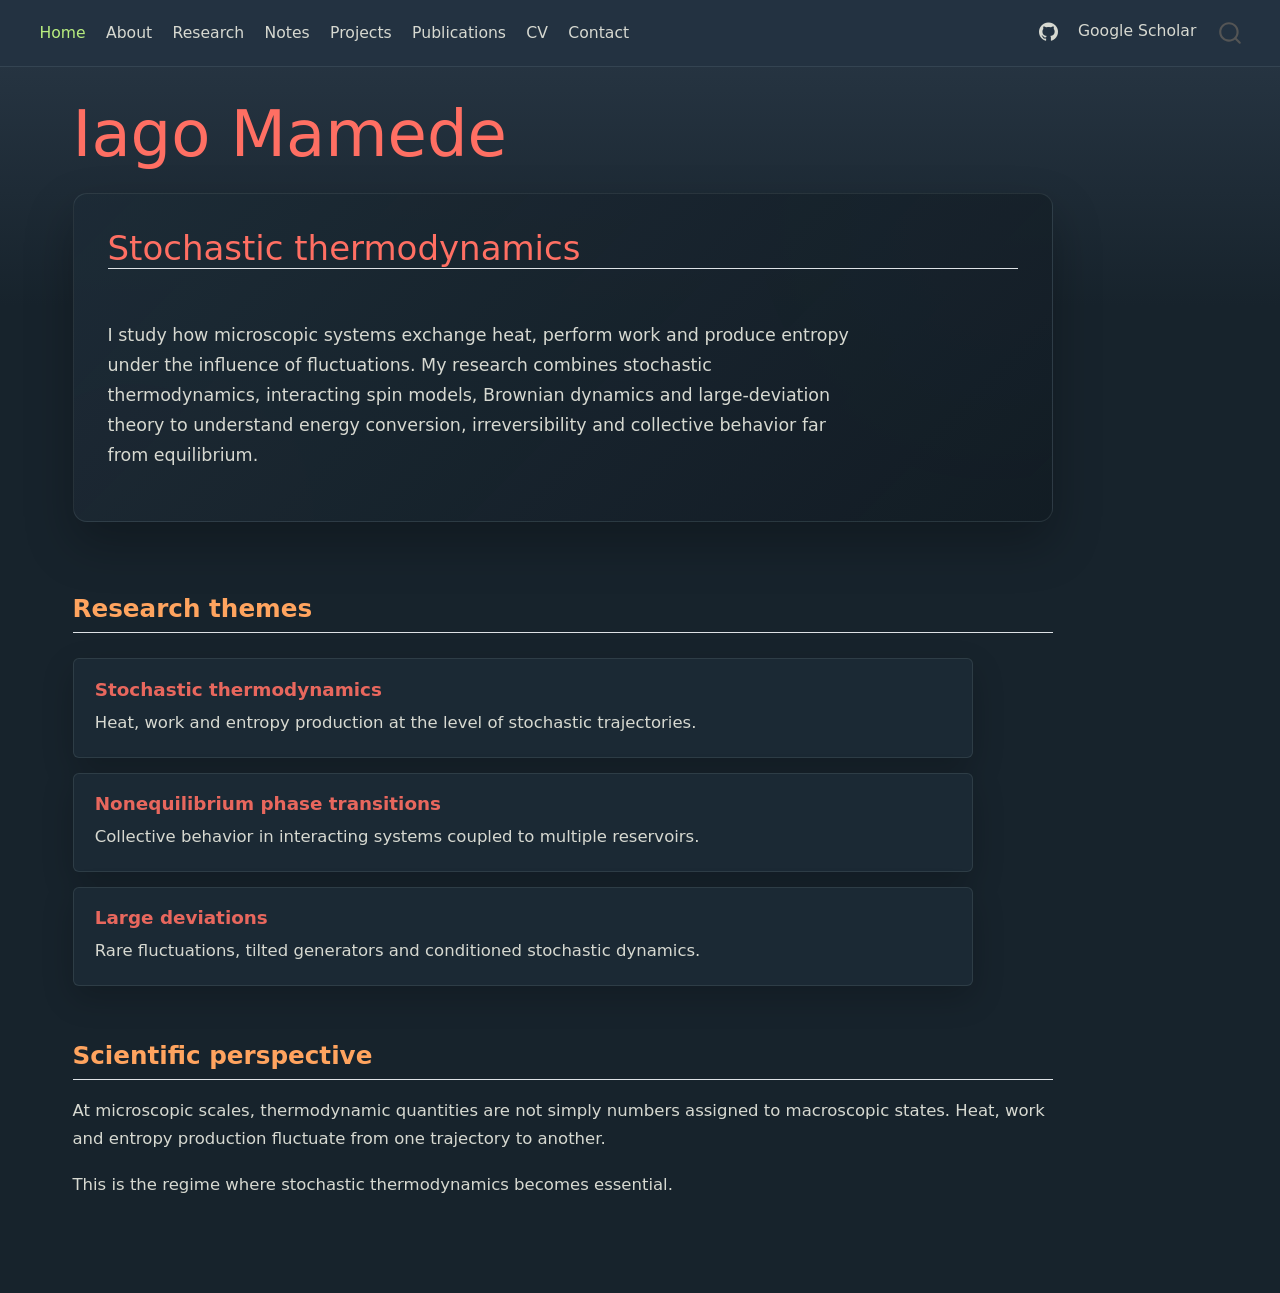
==== commit 382b9fab: "Add scientific dark mode style" ====
--- a/docs/index.html
+++ b/docs/index.html
@@ -164,13 +164,10 @@
 </header>
 
 
-<div class="hero">
-<section id="stochastic-thermodynamics" class="level2 hero-text">
+<section id="stochastic-thermodynamics" class="level2 hero">
 <h2 class="anchored" data-anchor-id="stochastic-thermodynamics">Stochastic thermodynamics</h2>
-<p>I study how microscopic systems exchange heat, perform work and produce entropy under the influence of fluctuations.</p>
-<p>My research combines stochastic thermodynamics, interacting spin models, Brownian dynamics and large-deviation theory to understand energy conversion, irreversibility and collective behavior far from equilibrium.</p>
+<p>I study how microscopic systems exchange heat, perform work and produce entropy under the influence of fluctuations. My research combines stochastic thermodynamics, interacting spin models, Brownian dynamics and large-deviation theory to understand energy conversion, irreversibility and collective behavior far from equilibrium.</p>
 </section>
-</div>
 <section id="research-themes" class="level2">
 <h2 class="anchored" data-anchor-id="research-themes">Research themes</h2>
 <div class="grid">
--- a/docs/styles.css
+++ b/docs/styles.css
@@ -169,8 +169,8 @@
   grid-template-columns: minmax(0, 1fr);
   gap: 1.75rem;
   align-items: start;
-  margin: 2.25rem 0 4rem;
-  padding: clamp(2rem, 6vw, 4.5rem);
+  margin: 1.25rem 0 4rem;
+  padding: clamp(2rem, 6vw, .5rem);
   border: 1px solid var(--border-soft);
   border-radius: var(--radius-large);
   background:
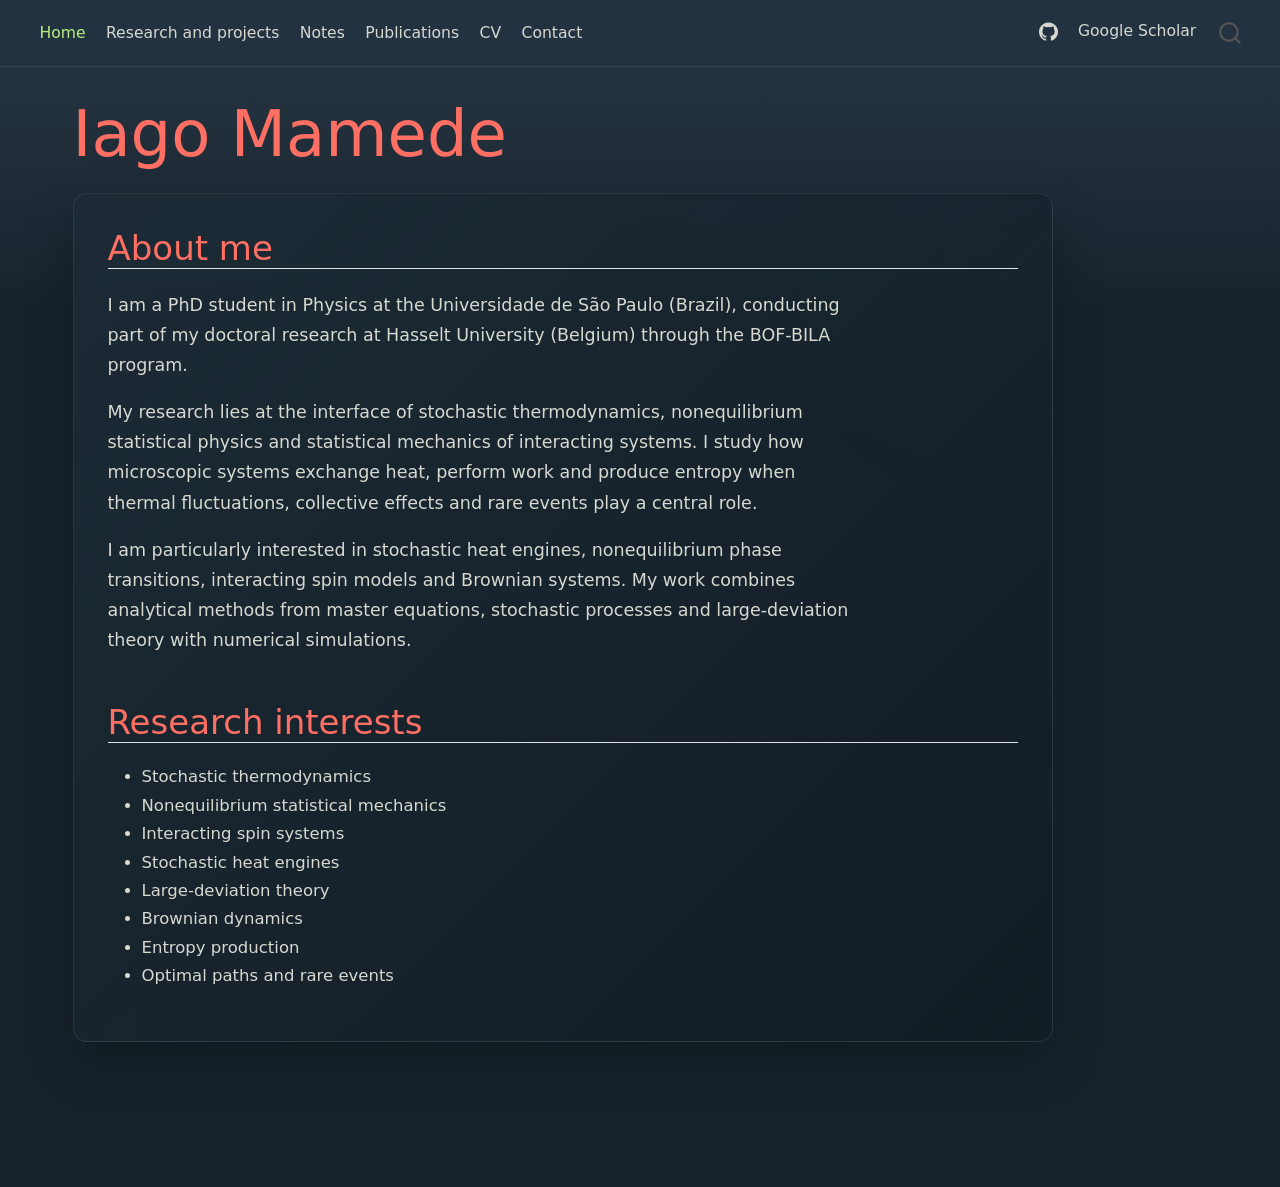
==== commit cb6417bd: "Add scientific dark mode style" ====
--- a/docs/index.html
+++ b/docs/index.html
@@ -92,20 +92,12 @@
 <span class="menu-text">Home</span></a>
   </li>  
   <li class="nav-item">
-    <a class="nav-link" href="./about.html"> 
-<span class="menu-text">About</span></a>
-  </li>  
-  <li class="nav-item">
-    <a class="nav-link" href="./research.html"> 
-<span class="menu-text">Research</span></a>
+    <a class="nav-link" href="./projects.html"> 
+<span class="menu-text">Research and projects</span></a>
   </li>  
   <li class="nav-item">
     <a class="nav-link" href="./notes.html"> 
 <span class="menu-text">Notes</span></a>
-  </li>  
-  <li class="nav-item">
-    <a class="nav-link" href="./projects.html"> 
-<span class="menu-text">Projects</span></a>
   </li>  
   <li class="nav-item">
     <a class="nav-link" href="./publications.html"> 
@@ -164,34 +156,29 @@
 </header>
 
 
-<section id="stochastic-thermodynamics" class="level2 hero">
-<h2 class="anchored" data-anchor-id="stochastic-thermodynamics">Stochastic thermodynamics</h2>
-<p>I study how microscopic systems exchange heat, perform work and produce entropy under the influence of fluctuations. My research combines stochastic thermodynamics, interacting spin models, Brownian dynamics and large-deviation theory to understand energy conversion, irreversibility and collective behavior far from equilibrium.</p>
+<div class="hero">
+<section id="about-me" class="level2">
+<h2 class="anchored" data-anchor-id="about-me">About me</h2>
+<p>I am a PhD student in Physics at the Universidade de São Paulo (Brazil), conducting part of my doctoral research at Hasselt University (Belgium) through the BOF-BILA program.</p>
+<p>My research lies at the interface of stochastic thermodynamics, nonequilibrium statistical physics and statistical mechanics of interacting systems. I study how microscopic systems exchange heat, perform work and produce entropy when thermal fluctuations, collective effects and rare events play a central role.</p>
+<p>I am particularly interested in stochastic heat engines, nonequilibrium phase transitions, interacting spin models and Brownian systems. My work combines analytical methods from master equations, stochastic processes and large-deviation theory with numerical simulations.</p>
 </section>
-<section id="research-themes" class="level2">
-<h2 class="anchored" data-anchor-id="research-themes">Research themes</h2>
-<div class="grid">
-<section id="stochastic-thermodynamics-1" class="level3 card">
-<h3 class="anchored" data-anchor-id="stochastic-thermodynamics-1">Stochastic thermodynamics</h3>
-<p>Heat, work and entropy production at the level of stochastic trajectories.</p>
-</section>
-<section id="nonequilibrium-phase-transitions" class="level3 card">
-<h3 class="anchored" data-anchor-id="nonequilibrium-phase-transitions">Nonequilibrium phase transitions</h3>
-<p>Collective behavior in interacting systems coupled to multiple reservoirs.</p>
-</section>
-<section id="large-deviations" class="level3 card">
-<h3 class="anchored" data-anchor-id="large-deviations">Large deviations</h3>
-<p>Rare fluctuations, tilted generators and conditioned stochastic dynamics.</p>
+<section id="research-interests" class="level2">
+<h2 class="anchored" data-anchor-id="research-interests">Research interests</h2>
+<ul>
+<li>Stochastic thermodynamics</li>
+<li>Nonequilibrium statistical mechanics</li>
+<li>Interacting spin systems</li>
+<li>Stochastic heat engines</li>
+<li>Large-deviation theory</li>
+<li>Brownian dynamics</li>
+<li>Entropy production</li>
+<li>Optimal paths and rare events</li>
+</ul>
 </section>
 </div>
-</section>
-<section id="scientific-perspective" class="level2">
-<h2 class="anchored" data-anchor-id="scientific-perspective">Scientific perspective</h2>
-<p>At microscopic scales, thermodynamic quantities are not simply numbers assigned to macroscopic states. Heat, work and entropy production fluctuate from one trajectory to another.</p>
-<p>This is the regime where stochastic thermodynamics becomes essential.</p>
-
-
-</section>
+
+
 
 </main> <!-- /main -->
 <script id="quarto-html-after-body" type="application/javascript">
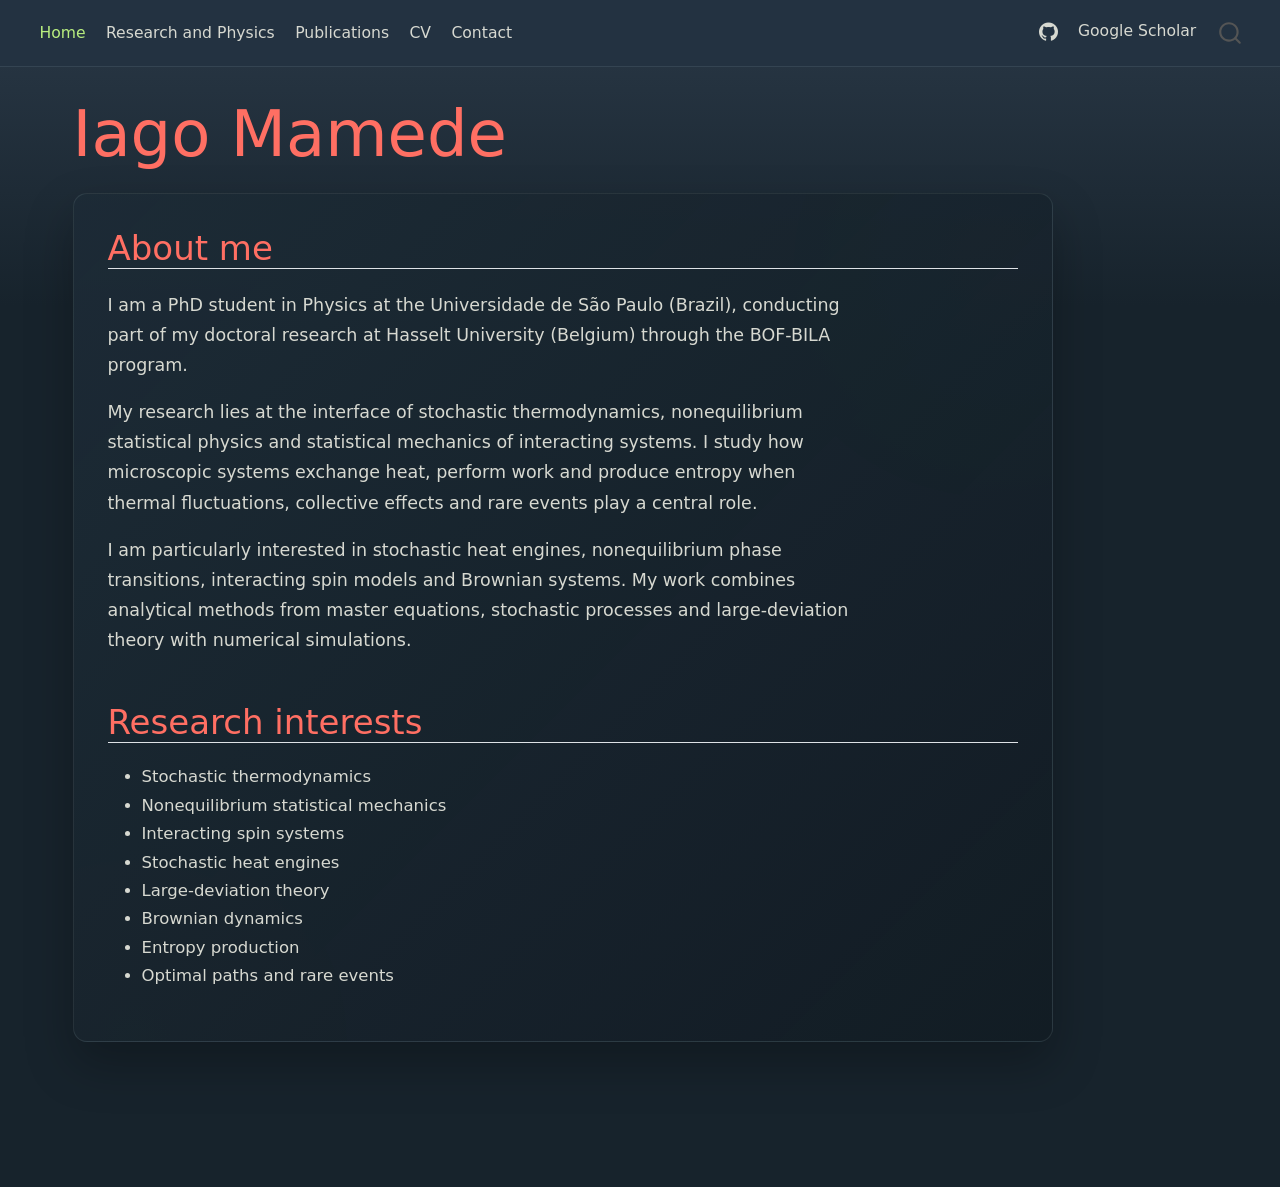
==== commit 366d3463: "Update website" ====
--- a/docs/index.html
+++ b/docs/index.html
@@ -93,11 +93,7 @@
   </li>  
   <li class="nav-item">
     <a class="nav-link" href="./projects.html"> 
-<span class="menu-text">Research and projects</span></a>
-  </li>  
-  <li class="nav-item">
-    <a class="nav-link" href="./notes.html"> 
-<span class="menu-text">Notes</span></a>
+<span class="menu-text">Research and Physics</span></a>
   </li>  
   <li class="nav-item">
     <a class="nav-link" href="./publications.html"> 
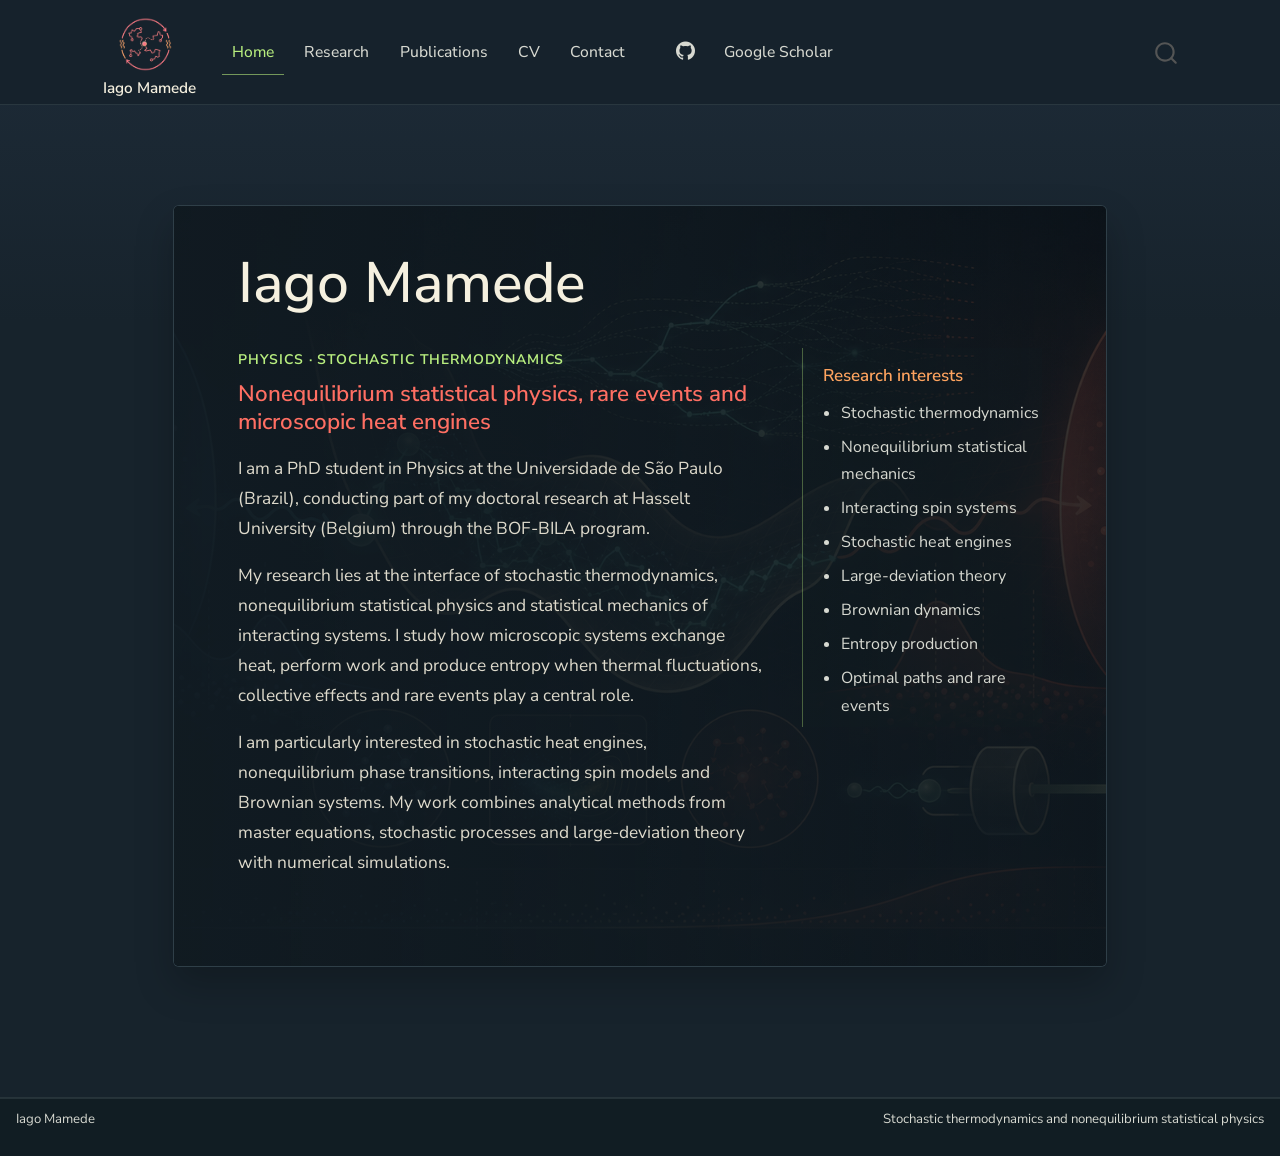
==== commit d882705b: "Add scientific dark mode style" ====
--- a/docs/index.html
+++ b/docs/index.html
@@ -81,6 +81,15 @@
   <header id="quarto-header" class="headroom fixed-top">
     <nav class="navbar navbar-expand-lg " data-bs-theme="dark">
       <div class="navbar-container container-fluid">
+      <div class="navbar-brand-container mx-auto">
+    <a href="./index.html" class="navbar-brand navbar-brand-logo">
+    <img src="./assets/img/stochastic-icon.png" alt="Stochastic thermodynamics icon" class="navbar-logo light-content">
+    <img src="./assets/img/stochastic-icon.png" alt="Stochastic thermodynamics icon" class="navbar-logo dark-content">
+    </a>
+    <a class="navbar-brand" href="./index.html">
+    <span class="navbar-title">Iago Mamede</span>
+    </a>
+  </div>
             <div id="quarto-search" class="" title="Search"></div>
           <button class="navbar-toggler" type="button" data-bs-toggle="collapse" data-bs-target="#navbarCollapse" aria-controls="navbarCollapse" role="menu" aria-expanded="false" aria-label="Toggle navigation" onclick="if (window.quartoToggleHeadroom) { window.quartoToggleHeadroom(); }">
   <span class="navbar-toggler-icon"></span>
@@ -93,7 +102,7 @@
   </li>  
   <li class="nav-item">
     <a class="nav-link" href="./projects.html"> 
-<span class="menu-text">Research and Physics</span></a>
+<span class="menu-text">Research</span></a>
   </li>  
   <li class="nav-item">
     <a class="nav-link" href="./publications.html"> 
@@ -131,35 +140,34 @@
 <!-- margin-sidebar -->
     
 <!-- main -->
-<main class="content column-page" id="quarto-document-content">
-
-<header id="title-block-header" class="quarto-title-block default">
-<div class="quarto-title">
-<h1 class="title">Iago Mamede</h1>
-</div>
-
-
-
-<div class="quarto-title-meta column-page">
-
-    
-  
-    
-  </div>
-  
-
-
-</header>
-
-
-<div class="hero">
-<section id="about-me" class="level2">
-<h2 class="anchored" data-anchor-id="about-me">About me</h2>
+<main class="content column-page" id="quarto-document-content"><header id="title-block-header" class="quarto-title-block"></header>
+
+
+
+
+<div class="home-hero">
+<div class="home-photo">
+<p><img src="assets/img/home-stochastic-thermodynamics.png" class="img-fluid" alt="Diagrammatic scientific schematic of stochastic thermodynamics with Brownian trajectories and hot and cold reservoirs"></p>
+</div>
+<div class="home-hero-content">
+<div class="home-name-lockup">
+<div class="home-main-name">
+Iago Mamede
+</div>
+</div>
+<div class="home-intro">
+<div class="intro-copy">
+<div class="intro-kicker">
+Physics · Stochastic thermodynamics
+</div>
+<section id="nonequilibrium-statistical-physics-rare-events-and-microscopic-heat-engines" class="level2">
+<h2 class="anchored" data-anchor-id="nonequilibrium-statistical-physics-rare-events-and-microscopic-heat-engines">Nonequilibrium statistical physics, rare events and microscopic heat engines</h2>
 <p>I am a PhD student in Physics at the Universidade de São Paulo (Brazil), conducting part of my doctoral research at Hasselt University (Belgium) through the BOF-BILA program.</p>
 <p>My research lies at the interface of stochastic thermodynamics, nonequilibrium statistical physics and statistical mechanics of interacting systems. I study how microscopic systems exchange heat, perform work and produce entropy when thermal fluctuations, collective effects and rare events play a central role.</p>
 <p>I am particularly interested in stochastic heat engines, nonequilibrium phase transitions, interacting spin models and Brownian systems. My work combines analytical methods from master equations, stochastic processes and large-deviation theory with numerical simulations.</p>
 </section>
-<section id="research-interests" class="level2">
+</div>
+<section id="research-interests" class="level2 research-panel">
 <h2 class="anchored" data-anchor-id="research-interests">Research interests</h2>
 <ul>
 <li>Stochastic thermodynamics</li>
@@ -172,6 +180,8 @@
 <li>Optimal paths and rare events</li>
 </ul>
 </section>
+</div>
+</div>
 </div>
 
 
@@ -578,6 +588,19 @@
   });
   </script>
 </div> <!-- /content -->
+<footer class="footer">
+  <div class="nav-footer">
+    <div class="nav-footer-left">
+<p>Iago Mamede</p>
+</div>   
+    <div class="nav-footer-center">
+      &nbsp;
+    </div>
+    <div class="nav-footer-right">
+<p>Stochastic thermodynamics and nonequilibrium statistical physics</p>
+</div>
+  </div>
+</footer>
 
 
 
--- a/docs/styles.css
+++ b/docs/styles.css
@@ -1,7 +1,9 @@
 /* ============================================================
-   Minimal dark knowledge-base theme
-   Graphite blue surfaces, coral headings, cream text, green links
+   Academic research theme
+   Preserves the existing graphite, coral, cream, and green palette.
    ============================================================ */
+
+@import url("https://fonts.googleapis.com/css2?family=Nunito+Sans:wght@300;400;500;600;700;800&display=swap");
 
 :root {
   --bg-main: #17232c;
@@ -16,21 +18,20 @@
 
   --accent-cold: #75d898;
   --accent-cold-soft: #b8ee7f;
-  --accent-hot: #ff6f63;
+  --accent-hot: rgb(255, 111, 99);
   --accent-hot-soft: #ffa45f;
 
   --border-soft: rgba(177, 204, 202, 0.12);
   --border-medium: rgba(177, 204, 202, 0.24);
-  --shadow-soft: 0 22px 48px rgba(0, 0, 0, 0.26);
-  --shadow-card: 0 12px 32px rgba(0, 0, 0, 0.2);
-
-  --radius-small: 6px;
-  --radius-medium: 10px;
-  --radius-large: 14px;
+  --shadow-soft: 0 18px 38px rgba(0, 0, 0, 0.22);
+  --shadow-card: 0 10px 24px rgba(0, 0, 0, 0.18);
+
+  --radius-small: 4px;
+  --radius-medium: 6px;
+  --radius-large: 8px;
   --content-width: 980px;
-}
-
-/* ---------- Global layout ---------- */
+  --reading-width: 760px;
+}
 
 html {
   background: var(--bg-main);
@@ -38,29 +39,20 @@
 
 body {
   background:
-    linear-gradient(180deg, rgba(43, 58, 73, 0.92), rgba(23, 35, 44, 0) 18rem),
+    linear-gradient(180deg, rgba(35, 50, 66, 0.58), rgba(23, 35, 44, 0) 19rem),
     var(--bg-main);
   color: var(--text-main);
   font-family:
-    Inter,
+    "Nunito Sans",
     ui-sans-serif,
     system-ui,
     -apple-system,
     BlinkMacSystemFont,
     "Segoe UI",
     sans-serif;
-  font-size: 16.5px;
+  font-size: 16px;
   line-height: 1.72;
   letter-spacing: 0;
-}
-
-main,
-.page-columns .content {
-  max-width: var(--content-width);
-}
-
-.page-columns {
-  column-gap: 2rem;
 }
 
 ::selection {
@@ -68,7 +60,35 @@
   color: #fff8df;
 }
 
-/* ---------- Typography ---------- */
+main,
+.page-columns .content {
+  width: min(100%, var(--content-width));
+  max-width: var(--content-width);
+  margin-inline: auto;
+}
+
+#quarto-content {
+  padding-top: 1.5rem;
+}
+
+#quarto-document-content {
+  padding-inline: 1.35rem;
+}
+
+#title-block-header {
+  width: min(100%, var(--reading-width));
+  margin: 2.6rem auto 2rem;
+  padding-bottom: 1.2rem;
+  border-bottom: 1px solid var(--border-soft);
+}
+
+#title-block-header:empty {
+  display: none;
+}
+
+.quarto-title-meta {
+  color: var(--text-soft);
+}
 
 h1,
 h2,
@@ -76,32 +96,47 @@
 h4 {
   color: var(--accent-hot);
   font-weight: 560;
+  line-height: 1.18;
   letter-spacing: 0;
-  line-height: 1.18;
 }
 
 h1 {
-  margin-bottom: 1.4rem;
-  font-size: clamp(2.1rem, 5vw, 4rem);
+  margin-bottom: 0.8rem;
+  font-size: 3.1rem;
   font-weight: 520;
 }
 
 h2 {
-  margin-top: 3rem;
-  margin-bottom: 1rem;
-  padding-top: 0.25rem;
+  width: min(100%, var(--reading-width));
+  margin: 3.2rem auto 1.05rem;
+  padding-top: 1.1rem;
+  border-top: 1px solid var(--border-soft);
   color: var(--accent-hot-soft);
-  font-size: 1.45rem;
+  font-size: 1.48rem;
 }
 
 h3 {
   margin-top: 1.8rem;
-  color: var(--accent-hot-soft);
+  margin-bottom: 0.45rem;
+  color: var(--accent-hot);
   font-size: 1.08rem;
 }
 
 h4 {
   font-size: 1rem;
+}
+
+p,
+ul,
+ol,
+dl,
+blockquote,
+pre,
+table,
+.cell,
+.callout {
+  width: min(100%, var(--reading-width));
+  margin-inline: auto;
 }
 
 p,
@@ -109,137 +144,365 @@
   color: var(--text-muted);
 }
 
+p {
+  margin-bottom: 1.05rem;
+}
+
 strong {
   color: var(--text-main);
   font-weight: 620;
 }
 
-/* ---------- Links ---------- */
-
 a {
   color: var(--accent-cold-soft);
   text-decoration: underline;
-  text-decoration-color: rgba(184, 238, 127, 0.28);
-  text-underline-offset: 0.18em;
+  text-decoration-color: rgba(184, 238, 127, 0.3);
+  text-underline-offset: 0.2em;
   transition:
     color 0.16s ease,
     text-decoration-color 0.16s ease,
-    background 0.16s ease;
+    background-color 0.16s ease;
 }
 
 a:hover {
   color: var(--accent-hot-soft);
-  text-decoration-color: rgba(255, 164, 95, 0.56);
-}
-
-/* ---------- Navbar ---------- */
+  text-decoration-color: rgba(255, 164, 95, 0.62);
+}
 
 .navbar {
-  background: rgba(35, 50, 66, 0.92) !important;
+  background: rgba(23, 35, 44, 0.94) !important;
   border-bottom: 1px solid var(--border-soft);
-  backdrop-filter: blur(18px);
   box-shadow: none;
+  backdrop-filter: blur(16px);
+}
+
+.navbar-container {
+  display: flex;
+  width: min(100%, 1120px);
+  align-items: center;
+  gap: 0.9rem;
+  margin-inline: auto;
+}
+
+.navbar-brand-container {
+  display: flex;
+  flex: 0 0 6.7rem;
+  flex-direction: column;
+  align-items: center;
+  justify-content: center;
+  margin: 0 !important;
+}
+
+.navbar-brand {
+  display: flex;
+  flex-direction: column;
+  align-items: center;
+  gap: 0.16rem;
+  margin: 0;
+  padding: 0;
+  line-height: 1.05;
+}
+
+.navbar-logo {
+  width: 4.2rem;
+  height: 4.2rem;
+  max-height: none !important;
+  margin: 0;
+  object-fit: contain;
 }
 
 .navbar-title {
   color: var(--text-main) !important;
-  font-weight: 560;
+  font-size: 0.9rem;
+  font-weight: 600;
+}
+
+.navbar-brand,
+.navbar-brand:hover,
+.navbar-brand:focus,
+.navbar-brand .navbar-title {
+  color: var(--text-main) !important;
+}
+
+.navbar-collapse,
+.navbar-collapse.collapse,
+.navbar-collapse.collapsing {
+  display: flex !important;
+  flex-basis: auto;
+  flex-grow: 1;
+  align-items: center;
+  justify-content: space-between;
+}
+
+.navbar-nav {
+  flex-direction: row !important;
+  flex-wrap: nowrap;
+  align-items: center;
+  gap: 0.15rem 0.58rem;
+}
+
+.navbar-nav-scroll {
+  max-height: none;
+  overflow: visible;
 }
 
 .navbar-nav .nav-link {
   color: var(--text-muted) !important;
+  border-bottom: 1px solid transparent;
   font-size: 0.92rem;
-  font-weight: 460;
+  font-weight: 470;
   text-decoration: none;
+  white-space: nowrap;
 }
 
 .navbar-nav .nav-link:hover,
 .navbar-nav .nav-link.active {
   color: var(--accent-cold-soft) !important;
+  border-bottom-color: rgba(184, 238, 127, 0.58);
 }
 
 .navbar-toggler {
-  border-color: var(--border-soft);
-}
-
-/* ---------- Hero section ---------- */
-
-.hero {
-  display: grid;
-  grid-template-columns: minmax(0, 1fr);
-  gap: 1.75rem;
-  align-items: start;
-  margin: 1.25rem 0 4rem;
-  padding: clamp(2rem, 6vw, .5rem);
-  border: 1px solid var(--border-soft);
-  border-radius: var(--radius-large);
-  background:
-    linear-gradient(135deg, rgba(29, 43, 54, 0.98), rgba(18, 28, 36, 0.94)),
-    radial-gradient(circle at 94% 8%, rgba(117, 216, 152, 0.12), transparent 22rem),
-    radial-gradient(circle at 6% 100%, rgba(255, 111, 99, 0.12), transparent 20rem);
-  box-shadow: var(--shadow-soft);
-}
-
-.hero h1 {
-  margin: 0 0 0.8rem;
-}
-
-.hero h2 {
-  margin: 0 0 1.2rem;
-  padding: 0;
-  color: var(--accent-hot);
-  font-size: clamp(1.35rem, 3vw, 2rem);
-  font-weight: 520;
-}
-
-.hero p {
-  max-width: 760px;
-  color: var(--text-muted);
-  font-size: 1.03rem;
-}
-
-.hero-image img {
-  width: 100%;
+  display: none !important;
+}
+
+.quarto-navbar-tools a {
+  color: var(--text-muted) !important;
+}
+
+.hero,
+.home-intro {
+  width: min(100%, var(--content-width));
+  margin: 2.8rem auto 3.4rem;
+  padding-bottom: 2.2rem;
+  border-bottom: 1px solid var(--border-soft);
+}
+
+.home-hero {
+  position: relative;
+  width: min(100%, var(--content-width));
+  min-height: 760px;
+  margin: 2.6rem auto 3.2rem;
+  overflow: hidden;
   border: 1px solid var(--border-soft);
   border-radius: var(--radius-medium);
-  box-shadow: var(--shadow-card);
-}
-
-/* ---------- Buttons ---------- */
+  background: var(--bg-card);
+  box-shadow: var(--shadow-soft);
+}
+
+.home-photo {
+  position: absolute;
+  inset: 0;
+  z-index: 0;
+  width: 100%;
+  margin: 0;
+}
+
+.home-photo p {
+  width: 100%;
+  height: 100%;
+  margin: 0;
+}
+
+.home-photo img {
+  display: block;
+  width: 100%;
+  height: 100%;
+  object-fit: cover;
+  border: 0;
+  border-radius: 0;
+  filter: brightness(0.5) saturate(0.9) contrast(1.04);
+}
+
+.home-hero::after {
+  position: absolute;
+  inset: 0;
+  z-index: 1;
+  content: "";
+  background:
+    linear-gradient(90deg, rgba(17, 27, 34, 0.92) 0%, rgba(17, 27, 34, 0.78) 43%, rgba(17, 27, 34, 0.42) 100%),
+    linear-gradient(180deg, rgba(17, 27, 34, 0.24), rgba(17, 27, 34, 0.7));
+}
+
+.home-hero-content {
+  position: relative;
+  z-index: 2;
+  display: grid;
+  min-height: 760px;
+  align-content: start;
+  gap: 2rem;
+  padding: clamp(1.55rem, 3.8vw, 3.15rem) clamp(2rem, 5vw, 4.2rem) clamp(2rem, 5vw, 4.2rem);
+}
+
+.home-name-lockup {
+  display: flex;
+  width: fit-content;
+  max-width: 100%;
+  align-items: center;
+  gap: 0.85rem;
+}
+
+.home-name-icon {
+  width: clamp(3.35rem, 6.6vw, 5.1rem);
+  height: clamp(3.35rem, 6.6vw, 5.1rem);
+  flex: 0 0 auto;
+  object-fit: contain;
+}
+
+.home-main-name {
+  width: auto;
+  max-width: 720px;
+  margin: 0;
+  color: var(--text-main) !important;
+  font-size: 3.35rem;
+  font-weight: 520;
+  line-height: 1.05;
+}
+
+.home-intro {
+  display: grid;
+  grid-template-columns: minmax(0, 1.42fr) minmax(240px, 0.58fr);
+  gap: 2.2rem;
+  align-items: start;
+  margin-top: 0;
+}
+
+.home-intro h1,
+.hero h1 {
+  margin: 0 0 0.75rem;
+  color: var(--text-main);
+  font-size: 3.2rem;
+}
+
+.home-intro h2,
+.hero h2 {
+  width: auto;
+  margin: 0 0 1.1rem;
+  padding: 0;
+  border: 0;
+  color: var(--accent-hot);
+  font-size: 1.32rem;
+}
+
+.home-intro p,
+.hero p {
+  width: auto;
+  max-width: 720px;
+  margin-inline: 0;
+  color: var(--text-muted);
+  font-size: 1.02rem;
+}
+
+.home-hero .home-intro {
+  width: auto;
+  margin: 0;
+  padding: 0;
+  border: 0;
+}
+
+.home-hero .home-intro p {
+  color: rgba(245, 240, 223, 0.9);
+}
+
+.intro-kicker {
+  margin-bottom: 0.55rem;
+  color: var(--accent-cold-soft);
+  font-size: 0.82rem;
+  font-weight: 650;
+  letter-spacing: 0.06em;
+  text-transform: uppercase;
+}
+
+.research-panel {
+  padding: 1rem 0 0 1.2rem;
+  border-left: 1px solid var(--border-medium);
+}
+
+.home-hero .research-panel {
+  border-left-color: rgba(184, 238, 127, 0.34);
+  background: rgba(17, 27, 34, 0.22);
+}
+
+.research-panel h2,
+.research-panel h3 {
+  width: auto;
+  margin: 0 0 0.8rem;
+  padding: 0;
+  border: 0;
+  color: var(--accent-hot-soft);
+  font-size: 1rem;
+}
+
+.research-panel ul {
+  width: auto;
+  margin: 0;
+  padding-left: 1.05rem;
+}
+
+.research-panel li {
+  margin-bottom: 0.38rem;
+  color: var(--text-muted);
+}
+
+.site-links {
+  display: flex;
+  flex-wrap: wrap;
+  gap: 0.65rem;
+  width: min(100%, var(--reading-width));
+  margin: 1.6rem auto 2.3rem;
+}
+
+.home-hero .site-links {
+  width: auto;
+  margin: 0;
+}
+
+.site-links p {
+  display: flex;
+  flex-wrap: wrap;
+  gap: 0.65rem;
+  width: auto;
+  margin: 0;
+}
 
 .btn,
-.btn-secondary {
-  display: inline-block;
-  margin-top: 1rem;
-  margin-right: 0.55rem;
-  padding: 0.62rem 0.9rem;
+.btn-secondary,
+.site-links a {
+  display: inline-flex;
+  min-height: 2.35rem;
+  align-items: center;
+  justify-content: center;
+  margin: 0;
+  padding: 0.58rem 0.78rem;
   border-radius: var(--radius-small);
   font-size: 0.92rem;
   font-weight: 560;
+  line-height: 1.2;
   text-decoration: none;
   transition:
-    background 0.16s ease,
+    background-color 0.16s ease,
     border-color 0.16s ease,
     color 0.16s ease,
     transform 0.16s ease;
 }
 
-.btn {
+.btn,
+.site-links a {
   border: 1px solid rgba(184, 238, 127, 0.34);
-  background: rgba(41, 89, 111, 0.82);
+  background: rgba(41, 89, 111, 0.56);
   color: var(--accent-cold-soft) !important;
 }
 
-.btn:hover {
+.btn:hover,
+.site-links a:hover {
   border-color: rgba(184, 238, 127, 0.62);
-  background: rgba(50, 108, 136, 0.92);
+  background: rgba(41, 89, 111, 0.76);
   color: #d6ff9c !important;
   transform: translateY(-1px);
 }
 
 .btn-secondary {
   border: 1px solid var(--border-medium);
-  background: rgba(29, 43, 54, 0.64);
+  background: rgba(29, 43, 54, 0.52);
   color: var(--text-main) !important;
 }
 
@@ -250,53 +513,72 @@
   transform: translateY(-1px);
 }
 
-/* ---------- Cards ---------- */
-
 .grid {
   display: grid;
   grid-template-columns: 1fr;
   gap: 0.85rem;
-  max-width: 900px;
-  margin: 1.5rem 0 2.4rem;
+  width: min(100%, var(--reading-width));
+  margin: 1.4rem auto 2.3rem;
 }
 
 .card {
-  padding: 1.15rem 1.25rem;
-  border: 1px solid var(--border-soft);
-  border-radius: var(--radius-small);
-  background: var(--bg-card-soft);
-  box-shadow: var(--shadow-card);
-  transition:
-    border-color 0.16s ease,
-    box-shadow 0.16s ease,
-    transform 0.16s ease;
+  width: min(100%, var(--reading-width));
+  margin: 1.05rem auto;
+  padding: 1.05rem 0 1.15rem 1rem;
+  border: 0;
+  border-left: 2px solid rgba(184, 238, 127, 0.42);
+  border-radius: 0;
+  background: linear-gradient(90deg, rgba(29, 43, 54, 0.76), rgba(29, 43, 54, 0.18));
+  box-shadow: none;
 }
 
 .card:hover {
-  border-color: var(--border-medium);
-  box-shadow: 0 14px 34px rgba(0, 0, 0, 0.26);
-  transform: translateY(-1px);
+  border-left-color: var(--accent-hot-soft);
 }
 
 .card h3 {
   margin-top: 0;
-  margin-bottom: 0.5rem;
+  margin-bottom: 0.45rem;
   color: var(--accent-hot);
   font-size: 1.08rem;
-  font-weight: 580;
+  font-weight: 590;
 }
 
 .card p {
+  width: auto;
   max-width: none;
+  margin-inline: 0;
+  margin-bottom: 0.65rem;
+  color: var(--text-muted);
+}
+
+.card p:last-child {
   margin-bottom: 0;
-  color: var(--text-muted);
 }
 
 .card + hr {
-  margin: 0.75rem 0;
-}
-
-/* ---------- Callouts ---------- */
+  display: none;
+}
+
+main > ul {
+  list-style: none;
+  padding-left: 0;
+}
+
+main > ul > li {
+  margin: 0 auto 1.1rem;
+  padding: 0 0 1rem 1rem;
+  border-left: 2px solid rgba(184, 238, 127, 0.34);
+}
+
+main > ul > li::marker {
+  color: var(--accent-cold-soft);
+}
+
+main > ul > li p {
+  width: auto;
+  margin: 0;
+}
 
 .callout {
   border: 1px solid var(--border-soft);
@@ -313,8 +595,6 @@
   border-left-color: var(--accent-hot) !important;
 }
 
-/* ---------- Code blocks ---------- */
-
 pre,
 code {
   background-color: var(--bg-code) !important;
@@ -333,10 +613,8 @@
   padding: 0.1rem 0.28rem;
   color: var(--accent-cold-soft);
   background: rgba(41, 89, 111, 0.36) !important;
-  border-radius: 4px;
-}
-
-/* ---------- Math / equations ---------- */
+  border-radius: var(--radius-small);
+}
 
 .math.display,
 span.math.display,
@@ -360,8 +638,6 @@
   text-align: center;
 }
 
-/* ---------- Tables ---------- */
-
 table {
   border-color: var(--border-soft);
 }
@@ -374,18 +650,16 @@
   background: rgba(41, 89, 111, 0.2);
 }
 
-/* ---------- Footer ---------- */
-
-.footer {
+.footer,
+.nav-footer {
   border-top: 1px solid var(--border-soft);
+  background: rgba(17, 27, 34, 0.52);
   color: var(--text-soft);
 }
 
-.nav-footer {
-  background: transparent;
-}
-
-/* ---------- Table of contents ---------- */
+.nav-footer a {
+  color: var(--accent-cold-soft);
+}
 
 #TOC {
   border-left: 1px solid var(--border-soft);
@@ -400,8 +674,6 @@
   color: var(--accent-cold-soft);
 }
 
-/* ---------- Images ---------- */
-
 img {
   border-radius: var(--radius-small);
 }
@@ -411,38 +683,141 @@
   box-shadow: var(--shadow-card);
 }
 
-/* ---------- Horizontal rule ---------- */
-
 hr {
+  width: min(100%, var(--reading-width));
   height: 1px;
-  margin: 2rem 0;
+  margin: 2rem auto;
   border: none;
   background: var(--border-soft);
 }
 
-/* ---------- Mobile ---------- */
-
 @media (max-width: 850px) {
   body {
-    font-size: 16px;
-  }
-
-  main,
-  .page-columns .content {
-    max-width: 100%;
-  }
-
-  .hero {
-    margin-top: 1.25rem;
-    padding: 1.4rem;
-  }
-
-  .grid {
+    font-size: 15.8px;
+  }
+
+  #quarto-content {
+    padding-top: 1.15rem;
+  }
+
+  .navbar {
+    padding-top: 0.55rem;
+    padding-bottom: 0.55rem;
+  }
+
+  .navbar-container {
+    position: relative;
+    flex-wrap: wrap;
+    justify-content: center;
+    gap: 0.45rem 0.85rem;
+  }
+
+  .navbar-brand-container {
+    flex: 1 0 100%;
+    display: flex;
+    justify-content: center;
+  }
+
+  .navbar-logo {
+    width: 4.65rem;
+    height: 4.65rem;
+  }
+
+  .navbar-title {
+    font-size: 0.98rem;
+  }
+
+  .navbar-collapse,
+  .navbar-collapse.collapse,
+  .navbar-collapse.collapsing {
+    flex: 1 0 100%;
+    justify-content: center;
+  }
+
+  .navbar-nav {
+    flex-wrap: wrap;
+    justify-content: center;
+    gap: 0.15rem 0.75rem;
+  }
+
+  .navbar-nav .nav-link {
+    padding: 0.2rem 0;
+    font-size: 0.78rem;
+  }
+
+  .navbar-nav.ms-auto {
+    margin-left: 0 !important;
+  }
+
+  #quarto-search {
+    position: absolute;
+    top: 0.6rem;
+    right: 0.85rem;
+  }
+
+  #quarto-document-content {
+    padding-inline: 1rem;
+  }
+
+  #title-block-header {
+    margin-top: 1.8rem;
+  }
+
+  h1,
+  .home-intro h1,
+  .hero h1 {
+    font-size: 2.35rem;
+  }
+
+  .home-main-name {
+    font-size: 2.35rem;
+  }
+
+  .home-name-lockup {
+    gap: 0.65rem;
+  }
+
+  .home-name-icon {
+    width: 3.05rem;
+    height: 3.05rem;
+  }
+
+  h2 {
+    font-size: 1.32rem;
+  }
+
+  .home-intro {
     grid-template-columns: 1fr;
-    max-width: none;
+    gap: 1.4rem;
+    margin-top: 0;
+  }
+
+  .home-hero {
+    min-height: auto;
+    margin: 1.5rem auto 2.4rem;
+  }
+
+  .home-hero::after {
+    background:
+      linear-gradient(180deg, rgba(17, 27, 34, 0.88) 0%, rgba(17, 27, 34, 0.78) 42%, rgba(17, 27, 34, 0.9) 100%);
+  }
+
+  .home-photo img {
+    filter: brightness(0.43) saturate(0.86) contrast(1.03);
+  }
+
+  .home-hero-content {
+    min-height: auto;
+    gap: 1.55rem;
+    padding: 1.15rem 1.55rem 1.55rem;
+  }
+
+  .research-panel {
+    padding-top: 1rem;
+    padding-left: 0.9rem;
   }
 
   .card {
-    padding: 1rem;
-  }
-}
+    padding-left: 0.85rem;
+  }
+}
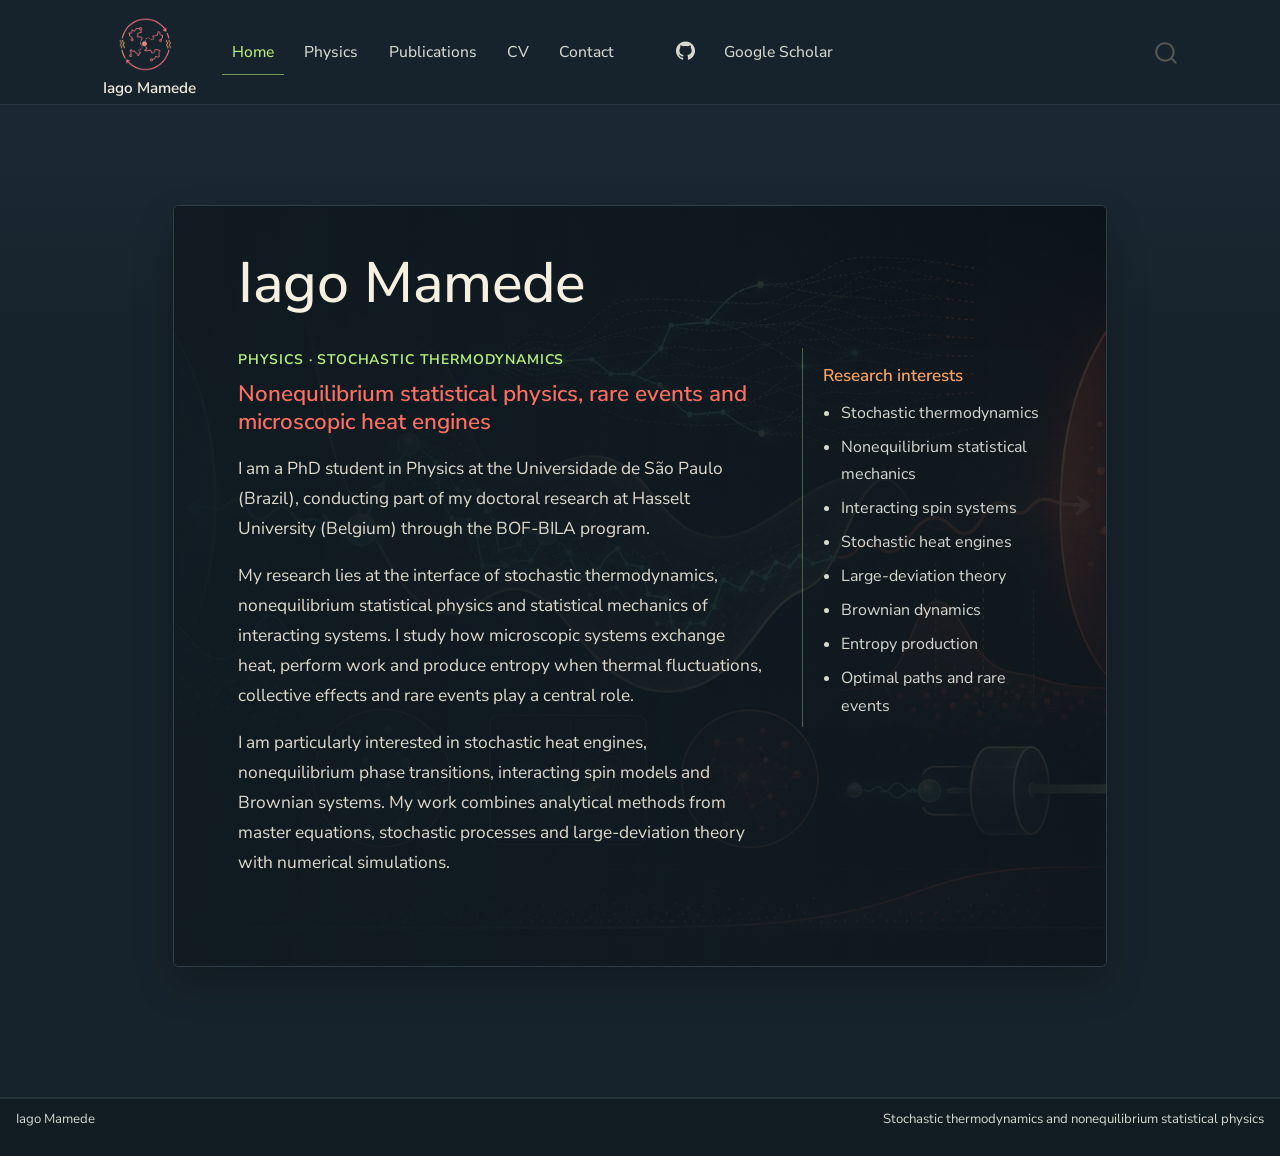
==== commit 27c46fc8: "Update website" ====
--- a/docs/index.html
+++ b/docs/index.html
@@ -101,8 +101,8 @@
 <span class="menu-text">Home</span></a>
   </li>  
   <li class="nav-item">
-    <a class="nav-link" href="./projects.html"> 
-<span class="menu-text">Research</span></a>
+    <a class="nav-link" href="./research.html"> 
+<span class="menu-text">Physics</span></a>
   </li>  
   <li class="nav-item">
     <a class="nav-link" href="./publications.html"> 
